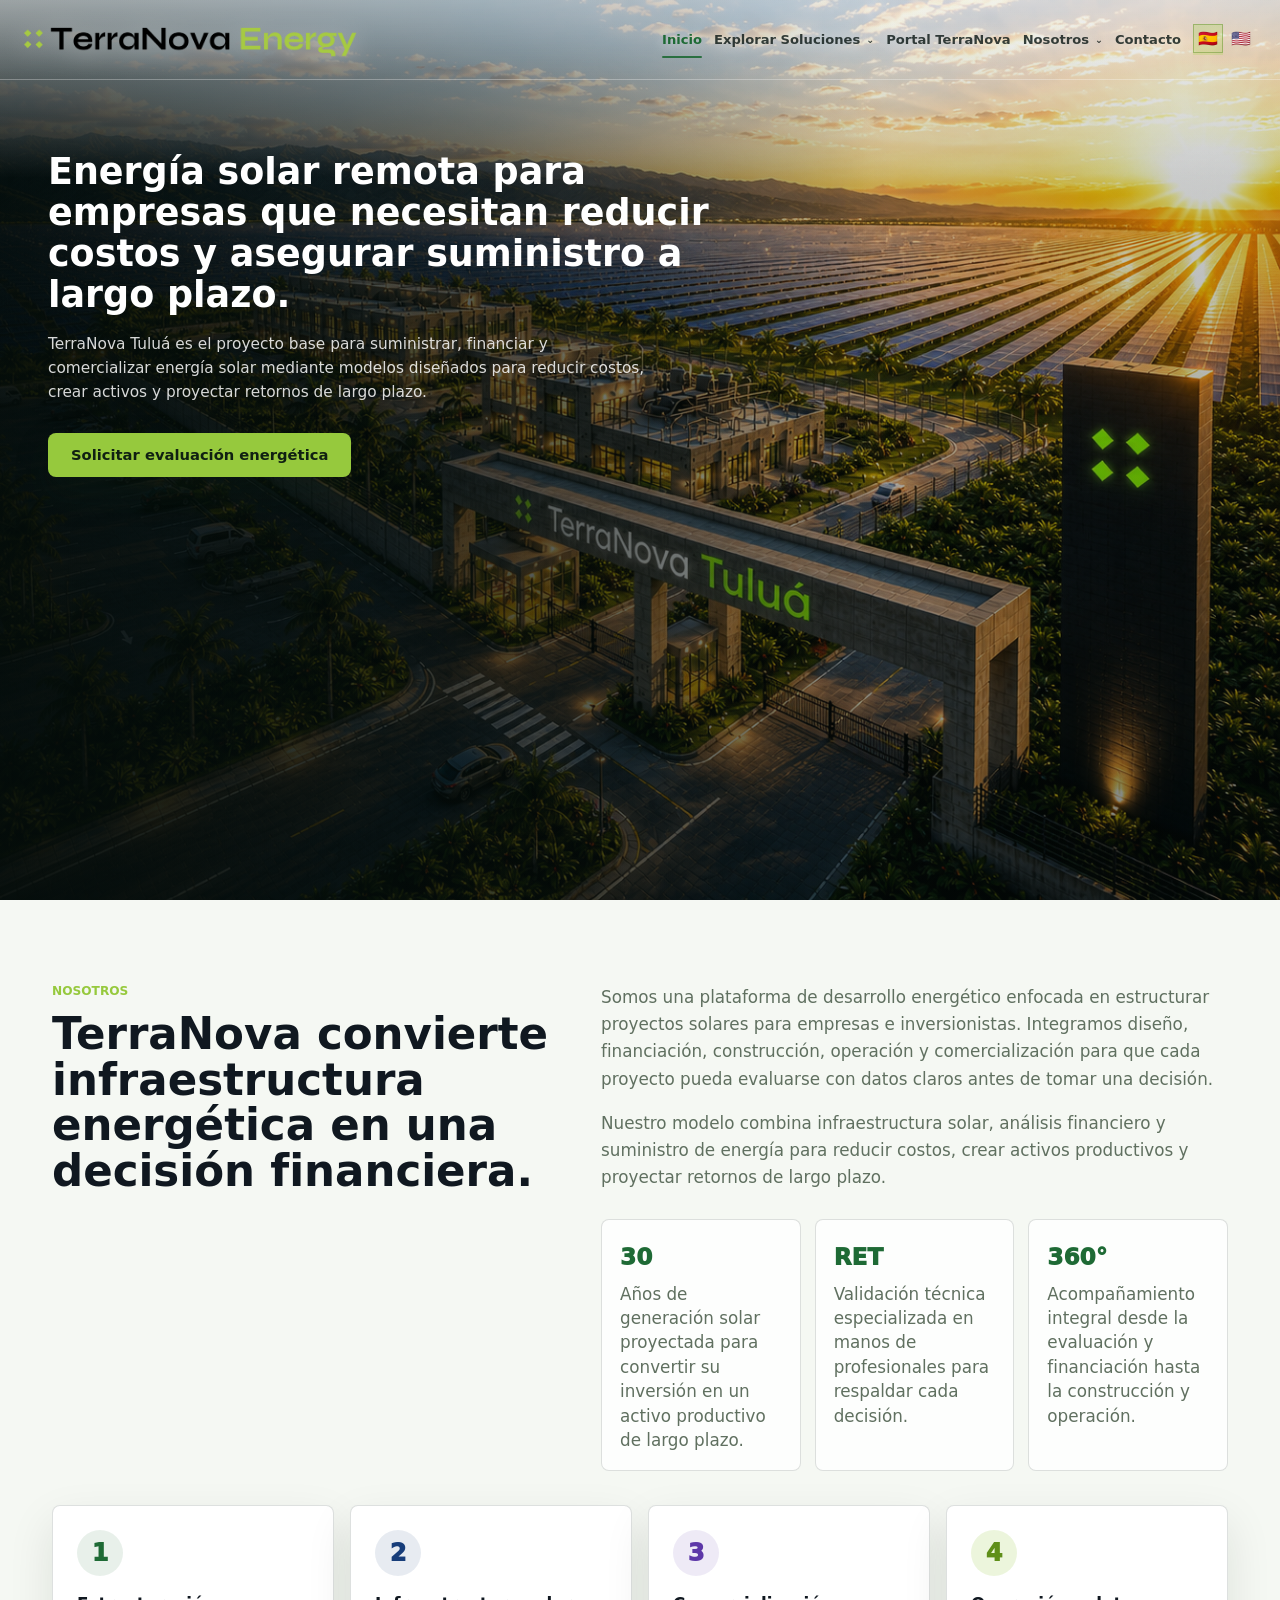
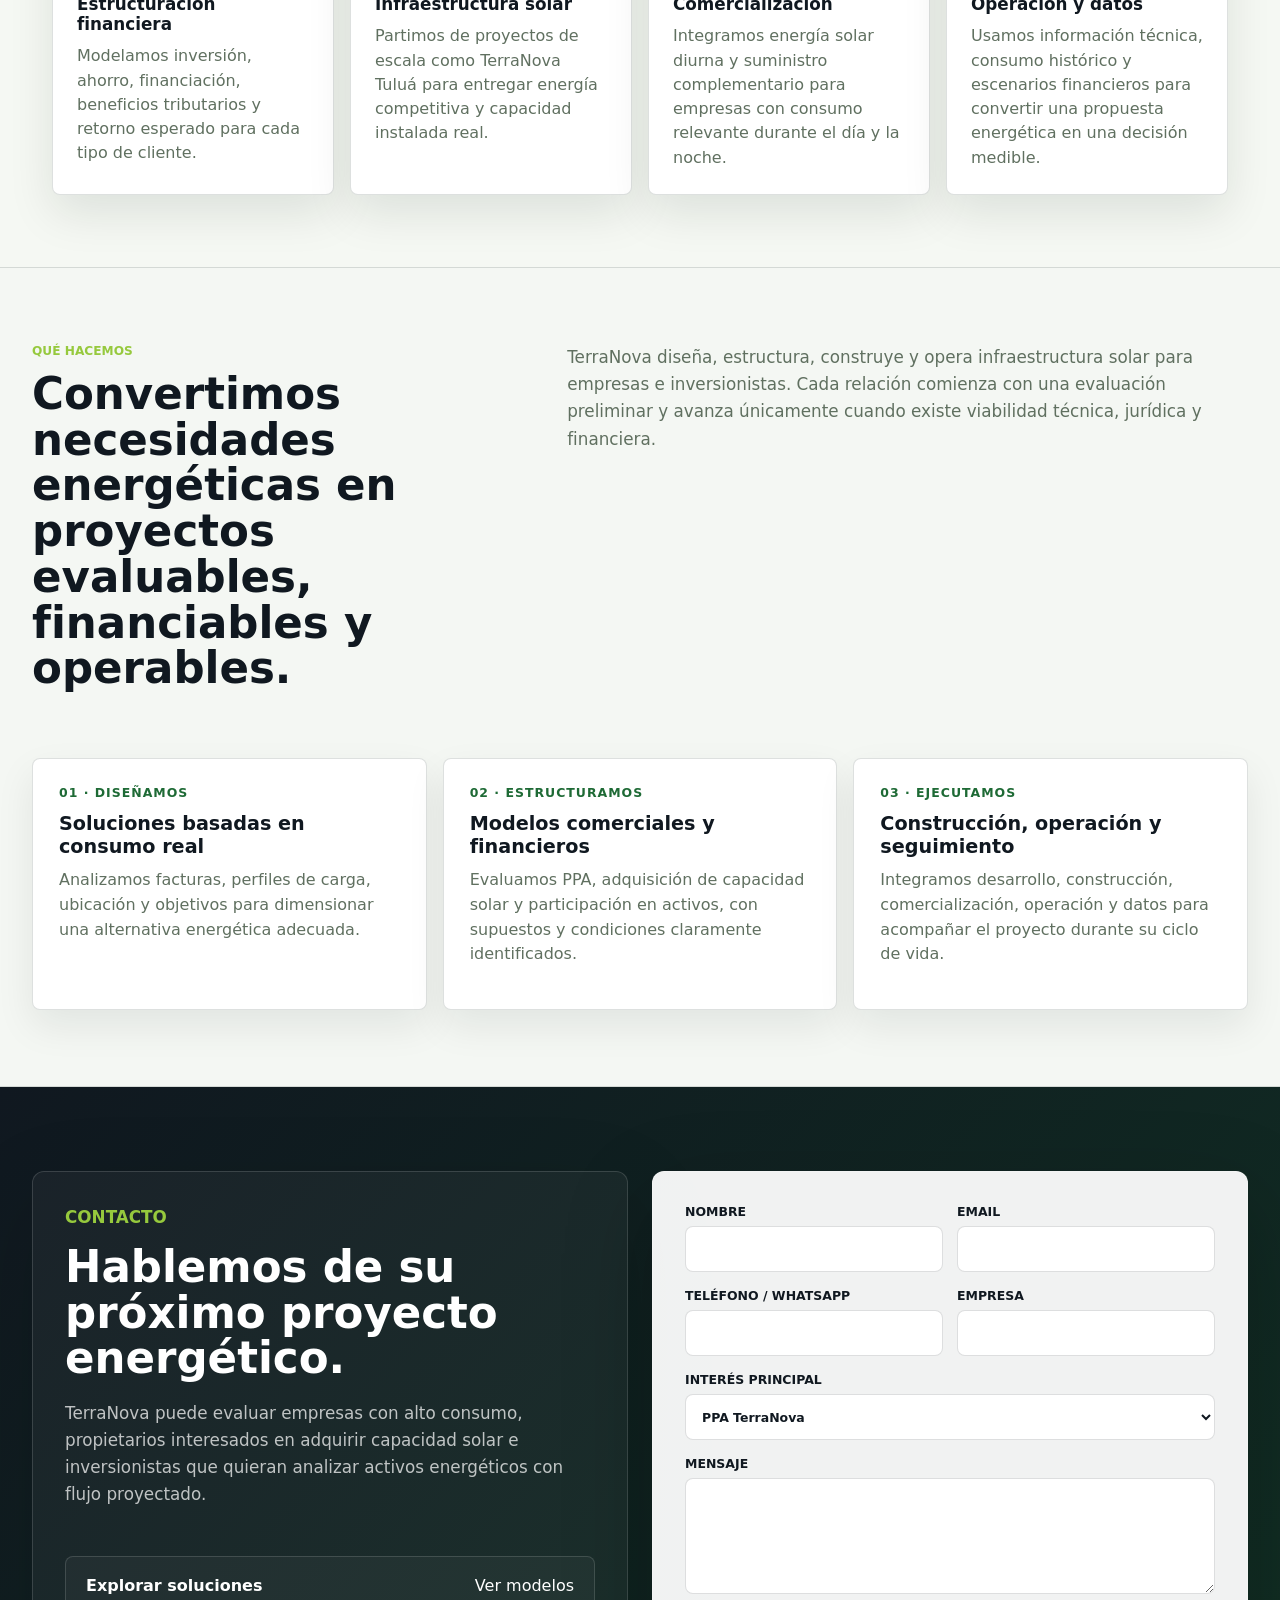
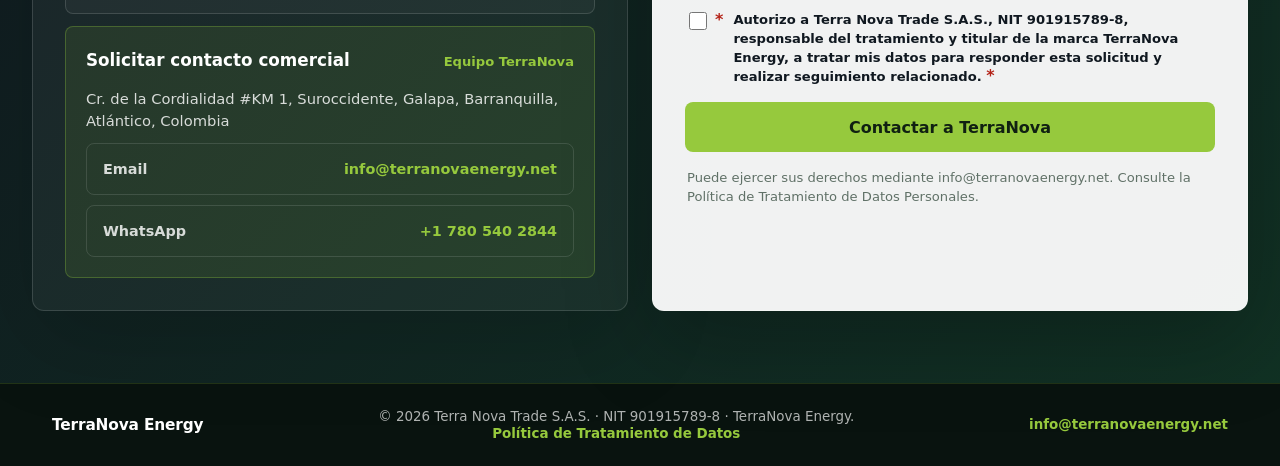
==== index.html @ 015e317d "Agregar menu Nosotros y seccion Que hacemos" ====
<!doctype html>
<html lang="es">
  <head>
    <meta charset="utf-8" />
    <meta name="viewport" content="width=device-width, initial-scale=1" />
    <title>Energía solar para empresas e inversionistas | TerraNova Energy</title>
    <meta name="description" content="TerraNova Energy estructura soluciones de energía solar remota, PPA e inversión en infraestructura energética para empresas de alto consumo e inversionistas en Colombia." />
    <meta name="robots" content="index, follow, max-image-preview:large" />
    <link rel="canonical" href="https://www.terranovaenergy.net/" />
    <link rel="preload" href="assets/terranova-tulua-hero.png" as="image" fetchpriority="high" />
    <meta property="og:type" content="website" />
    <meta property="og:locale" content="es_CO" />
    <meta property="og:site_name" content="TerraNova Energy" />
    <meta property="og:title" content="Energía solar para empresas e inversionistas | TerraNova Energy" />
    <meta property="og:description" content="Soluciones de energía solar remota, PPA e inversión para empresas de alto consumo en Colombia." />
    <meta property="og:url" content="https://www.terranovaenergy.net/" />
    <meta property="og:image" content="https://www.terranovaenergy.net/assets/terranova-tulua-hero.png" />
    <meta name="twitter:card" content="summary_large_image" />
    <meta name="twitter:title" content="TerraNova Energy | Infraestructura energética para empresas" />
    <meta name="twitter:description" content="Energía solar remota, PPA e inversión en infraestructura energética." />
    <meta name="twitter:image" content="https://www.terranovaenergy.net/assets/terranova-tulua-hero.png" />
    <script type="application/ld+json">
      {
        "@context": "https://schema.org",
        "@type": "Organization",
        "name": "TerraNova Energy",
        "url": "https://www.terranovaenergy.net/",
        "logo": "https://www.terranovaenergy.net/assets/terranova-logo.png",
        "description": "Plataforma de desarrollo energético enfocada en estructurar soluciones solares para empresas e inversionistas en Colombia.",
        "telephone": "+1-780-540-2844",
        "address": {
          "@type": "PostalAddress",
          "streetAddress": "Cr. de la Cordialidad #KM 1, Suroccidente",
          "addressLocality": "Galapa",
          "addressRegion": "Atlántico",
          "addressCountry": "CO"
        },
        "areaServed": "Colombia"
      }
    </script>
    <style>
:root {
  --ink: #101820;
  --muted: #607060;
  --line: rgba(20, 35, 28, 0.14);
  --white: #ffffff;
  --green: #96c93d;
  --green-deep: #1e6a35;
  --blue: #173d7a;
  --purple: #5d37a8;
  --soft: #f5f8f3;
  --shadow: 0 22px 60px rgba(13, 28, 20, 0.16);
}

* {
  box-sizing: border-box;
}

html {
  scroll-behavior: smooth;
}

body {
  margin: 0;
  background: var(--soft);
  color: var(--ink);
  font-family:
    Inter, ui-sans-serif, system-ui, -apple-system, BlinkMacSystemFont, "Segoe UI",
    sans-serif;
}

a {
  color: inherit;
  text-decoration: none;
}

.site-header {
  align-items: center;
  background: linear-gradient(180deg, rgba(255, 255, 255, 0.18), rgba(255, 255, 255, 0));
  border-bottom: 1px solid rgba(255, 255, 255, 0.14);
  display: grid;
  gap: 26px;
  grid-template-columns: auto minmax(0, 1fr);
  left: 0;
  min-height: 80px;
  padding: 14px 48px;
  position: fixed;
  right: 0;
  top: 0;
  z-index: 20;
}

.brand img {
  filter: drop-shadow(0 4px 12px rgba(255, 255, 255, 0.5));
  display: block;
  height: 44px;
  width: auto;
}

.main-nav {
  align-items: center;
  display: flex;
  gap: clamp(16px, 1.45vw, 26px);
  grid-column: 2;
  justify-content: flex-end;
  min-width: 0;
  overflow-x: auto;
  scrollbar-width: none;
}

.main-nav::-webkit-scrollbar {
  display: none;
}

.solutions-menu {
  align-items: center;
  display: flex;
  flex: 0 0 auto;
  min-height: 36px;
  position: relative;
}

.main-nav:has(.solutions-menu) {
  overflow: visible;
}

.solutions-trigger {
  align-items: center;
  appearance: none;
  background: transparent;
  border: 0;
  cursor: pointer;
  display: inline-flex;
  font-family: inherit;
  font-size: inherit;
  font-weight: inherit;
  gap: 6px;
  height: 36px;
  line-height: 1;
  margin: 0;
  padding: 0;
}

.menu-chevron {
  font-size: 0.72em;
  transition: transform 180ms ease;
}

.solutions-dropdown {
  background: rgba(255, 255, 255, 0.97);
  border: 1px solid rgba(20, 35, 27, 0.14);
  border-radius: 6px;
  box-shadow: 0 16px 34px rgba(12, 25, 18, 0.2);
  left: 50%;
  min-width: 224px;
  opacity: 0;
  padding: 8px;
  pointer-events: none;
  position: absolute;
  top: calc(100% - 1px);
  transform: translate(-50%, -6px);
  transition: opacity 160ms ease, transform 160ms ease, visibility 160ms ease;
  visibility: hidden;
  z-index: 40;
}

.solutions-dropdown a {
  border-radius: 4px;
  color: #183126;
  display: block;
  font-size: 0.8rem;
  font-weight: 780;
  padding: 10px 12px;
  white-space: nowrap;
}

.solutions-dropdown a:hover,
.solutions-dropdown a:focus-visible {
  background: rgba(145, 213, 41, 0.18);
  color: #0f632f;
  outline: none;
}

.about-menu .solutions-dropdown {
  min-width: 184px;
}

.solutions-menu:hover .solutions-dropdown,
.solutions-menu:focus-within .solutions-dropdown,
.solutions-menu.open .solutions-dropdown {
  opacity: 1;
  pointer-events: auto;
  transform: translate(-50%, 0);
  visibility: visible;
}

.solutions-menu:hover .menu-chevron,
.solutions-menu:focus-within .menu-chevron,
.solutions-menu.open .menu-chevron {
  transform: rotate(180deg);
}

.nav-link {
  align-items: center;
  color: rgba(12, 24, 22, 0.82);
  display: inline-flex;
  flex: 0 0 auto;
  font-size: clamp(0.84rem, 0.96vw, 0.98rem);
  font-weight: 750;
  line-height: 1;
  min-height: 36px;
  padding: 0;
  position: relative;
  text-shadow: 0 1px 14px rgba(255, 255, 255, 0.74);
  white-space: nowrap;
}

.nav-link::after {
  background: var(--green-deep);
  border-radius: 999px;
  bottom: 0;
  content: "";
  height: 2px;
  left: 0;
  opacity: 0;
  position: absolute;
  transform: translateY(4px);
  transition: opacity 0.18s ease, transform 0.18s ease;
  width: 100%;
}

.nav-link:hover,
.nav-link.active {
  color: var(--green-deep);
}

.nav-link:hover::after,
.nav-link:focus-visible::after,
.nav-link.active::after {
  opacity: 0.9;
  transform: translateY(0);
}

.explore-link::after {
  background: var(--green);
}

.ppa-link::after {
  background: var(--green-deep);
}

.empresa-link::after {
  background: var(--blue);
}

.capital-link::after {
  background: var(--purple);
}

.primary-button,
.secondary-button,
.ghost-button,
.solid-button {
  align-items: center;
  border-radius: 8px;
  display: inline-flex;
  font-weight: 850;
  justify-content: center;
  min-height: 44px;
  padding: 0 18px;
}

.primary-button,
.solid-button {
  background: var(--green);
  color: #102012;
}

.hero {
  display: flex;
  flex-direction: column;
  gap: 20px;
  justify-content: flex-start;
  min-height: 100svh;
  overflow: hidden;
  padding: 118px 48px 64px;
  position: relative;
}

.hero-media {
  background:
    linear-gradient(90deg, rgba(4, 12, 10, 0.78) 0%, rgba(4, 12, 10, 0.47) 33%, rgba(4, 12, 10, 0.04) 68%, rgba(4, 12, 10, 0.06) 100%),
    url("assets/terranova-tulua-hero.png") right center / cover;
  inset: 0;
  position: absolute;
  z-index: 0;
}

.hero-overlay {
  background:
    linear-gradient(180deg, rgba(255, 255, 255, 0.52) 0%, rgba(255, 255, 255, 0.24) 96px, rgba(255, 255, 255, 0) 178px),
    linear-gradient(180deg, rgba(4, 12, 10, 0.08), rgba(4, 12, 10, 0.5)),
    linear-gradient(90deg, rgba(4, 12, 10, 0.56), transparent 70%);
  inset: 0;
  position: absolute;
  z-index: 1;
}

.hero-content {
  position: relative;
  z-index: 2;
}

.hero-content {
  max-width: 790px;
  padding-top: 34px;
}

.eyebrow {
  color: var(--green);
  font-size: 0.76rem;
  font-weight: 900;
  letter-spacing: 0;
  margin: 0 0 14px;
  text-transform: uppercase;
}

h1,
h2,
h3,
p {
  margin-top: 0;
}

h1 {
  color: #fff;
  font-size: clamp(1.75rem, 2.85vw, 3rem);
  font-weight: 820;
  line-height: 1.12;
  margin-bottom: 18px;
  max-width: 700px;
}

.hero-copy {
  color: rgba(255, 255, 255, 0.84);
  font-size: clamp(0.96rem, 1.2vw, 1.08rem);
  line-height: 1.55;
  margin-bottom: 28px;
  max-width: 600px;
}

.hero-cta {
  align-items: center;
  background: var(--green);
  border: 1px solid rgba(150, 201, 61, 0.72);
  border-radius: 8px;
  box-shadow: 0 16px 34px rgba(12, 36, 18, 0.22);
  color: #102012;
  display: inline-flex;
  font-size: 0.92rem;
  font-weight: 880;
  justify-content: center;
  min-height: 44px;
  padding: 0 22px;
}

.hero-cta:hover {
  background: #a7dc45;
}

.secondary-button {
  border: 1px solid rgba(255, 255, 255, 0.52);
  color: #fff;
}

.hero-paths {
  display: grid;
  gap: 10px;
  grid-template-columns: repeat(3, minmax(0, 1fr));
  max-width: 720px;
  scroll-margin-top: 108px;
  width: min(100%, 720px);
}

.hero-card {
  -webkit-backdrop-filter: blur(16px) saturate(1.16);
  backdrop-filter: blur(16px) saturate(1.16);
  background:
    linear-gradient(180deg, rgba(255, 255, 255, 0.78), rgba(255, 255, 255, 0.58)),
    rgba(255, 255, 255, 0.34);
  border: 1px solid rgba(255, 255, 255, 0.5);
  border-radius: 8px;
  box-shadow:
    inset 0 1px 0 rgba(255, 255, 255, 0.72),
    0 18px 42px rgba(2, 11, 8, 0.18);
  display: flex;
  flex-direction: column;
  isolation: isolate;
  min-height: 168px;
  min-width: 0;
  overflow: hidden;
  padding: 12px;
  position: relative;
}

.hero-card::after {
  background: linear-gradient(180deg, rgba(255, 255, 255, 0.42), rgba(255, 255, 255, 0));
  content: "";
  inset: 0;
  pointer-events: none;
  position: absolute;
  z-index: -1;
}

.hero-card-number {
  border-radius: 50%;
  color: #fff;
  display: grid;
  font-size: 0.72rem;
  font-weight: 950;
  height: 24px;
  left: 12px;
  place-items: center;
  position: absolute;
  top: 12px;
  width: 24px;
}

.hero-card-mark {
  align-items: center;
  border-radius: 50%;
  display: inline-flex;
  font-size: 1.22rem;
  font-weight: 950;
  height: 38px;
  justify-content: center;
  line-height: 1;
  margin: 18px 0 10px;
  width: 38px;
}

.hero-card h3 {
  font-size: clamp(1rem, 1.25vw, 1.2rem);
  line-height: 1.05;
  margin-bottom: 6px;
}

.hero-card strong {
  display: block;
}

.hero-card > strong {
  color: rgba(16, 24, 32, 0.88);
  font-size: 0.78rem;
  line-height: 1.25;
  margin-bottom: 9px;
}

.hero-card p,
.hero-card li {
  color: var(--muted);
  font-size: 0.78rem;
  line-height: 1.36;
}

.hero-card p {
  margin-bottom: 12px;
}

.hero-card-price {
  border-radius: 8px;
  color: #fff;
  margin: 0 0 10px;
  padding: 8px 9px;
  box-shadow: inset 0 1px 0 rgba(255, 255, 255, 0.22);
  text-align: center;
}

.hero-card-price span,
.hero-card-price small {
  display: block;
  font-weight: 850;
  line-height: 1.15;
}

.hero-card-price span {
  font-size: 0.62rem;
  opacity: 0.88;
}

.hero-card-price strong {
  font-size: clamp(0.95rem, 1.25vw, 1.18rem);
  line-height: 1.05;
  margin: 2px 0;
}

.hero-card-price small {
  font-size: 0.58rem;
  opacity: 0.9;
}

.hero-card ul {
  display: grid;
  gap: 7px;
  list-style: none;
  margin: 0 0 16px;
  padding: 0;
}

.hero-card li {
  padding-left: 22px;
  position: relative;
}

.hero-card li::before {
  border: 2px solid currentColor;
  border-radius: 50%;
  content: "";
  height: 12px;
  left: 0;
  position: absolute;
  top: 3px;
  width: 12px;
}

.hero-card-actions {
  display: grid;
  gap: 7px;
  grid-template-columns: 1fr 1fr;
  margin-top: auto;
}

.hero-card-actions .ghost-button,
.hero-card-actions .solid-button {
  font-size: 0.72rem;
  min-height: 30px;
  padding: 0 8px;
}

.hero-card-actions .ghost-button {
  background: rgba(255, 255, 255, 0.28);
  border-color: rgba(16, 24, 32, 0.14);
}

.ppa .hero-card-number,
.ppa .solid-button {
  background: var(--green-deep);
  color: #fff;
}

.empresa .hero-card-number,
.empresa .solid-button {
  background: var(--blue);
  color: #fff;
}

.capital .hero-card-number,
.capital .solid-button {
  background: var(--purple);
  color: #fff;
}

.ppa .hero-card-price {
  background: linear-gradient(135deg, rgba(30, 106, 53, 0.94), rgba(74, 150, 60, 0.86));
}

.empresa .hero-card-price {
  background: linear-gradient(135deg, rgba(23, 61, 122, 0.94), rgba(35, 89, 158, 0.86));
}

.capital .hero-card-price {
  background: linear-gradient(135deg, rgba(93, 55, 168, 0.94), rgba(122, 72, 190, 0.86));
}

.ppa .hero-card-mark {
  background: rgba(30, 106, 53, 0.1);
  color: var(--green-deep);
}

.empresa .hero-card-mark {
  background: rgba(23, 61, 122, 0.1);
  color: var(--blue);
}

.capital .hero-card-mark {
  background: rgba(93, 55, 168, 0.1);
  color: var(--purple);
}

.solution-entry,
.confidence-band,
.contact-band {
  margin: 0 auto;
  max-width: 1240px;
  padding: 72px 32px 0;
}

.section-anchor {
  display: block;
  height: 0;
  scroll-margin-top: 96px;
}

.section-head {
  margin: 0 auto 28px;
  max-width: 790px;
  text-align: center;
}

.section-head h2,
.contact-band h2 {
  font-size: clamp(1.75rem, 3.4vw, 3rem);
  line-height: 1.08;
  margin-bottom: 14px;
}

.section-head p {
  color: var(--muted);
  font-size: 1.05rem;
  line-height: 1.55;
  margin-bottom: 0;
}

.path-grid {
  display: grid;
  gap: 16px;
  grid-template-columns: repeat(3, minmax(0, 1fr));
}

.path-card {
  background: rgba(255, 255, 255, 0.94);
  border: 1px solid var(--line);
  border-radius: 8px;
  box-shadow: var(--shadow);
  min-width: 0;
  padding: 24px;
  position: relative;
}

.path-card.featured {
  border-color: rgba(23, 61, 122, 0.28);
}

.path-number {
  border-radius: 50%;
  color: #fff;
  display: inline-grid;
  font-size: 0.86rem;
  font-weight: 900;
  height: 38px;
  place-items: center;
  position: absolute;
  right: 20px;
  top: 20px;
  width: 38px;
}

.ppa .path-number,
.ppa .solid-button {
  background: var(--green-deep);
  color: #fff;
}

.empresa .path-number,
.empresa .solid-button {
  background: var(--blue);
  color: #fff;
}

.capital .path-number,
.capital .solid-button {
  background: var(--purple);
  color: #fff;
}

.path-icon {
  align-items: center;
  border-radius: 50%;
  display: inline-flex;
  font-size: 2rem;
  font-weight: 900;
  height: 72px;
  justify-content: center;
  margin-bottom: 24px;
  width: 72px;
}

.ppa .path-icon {
  background: rgba(30, 106, 53, 0.12);
  color: var(--green-deep);
}

.empresa .path-icon {
  background: rgba(23, 61, 122, 0.12);
  color: var(--blue);
}

.capital .path-icon {
  background: rgba(93, 55, 168, 0.12);
  color: var(--purple);
}

.path-card h3 {
  font-size: clamp(1.45rem, 2vw, 2rem);
  line-height: 1.08;
  margin-bottom: 10px;
}

.path-card strong {
  display: block;
  font-size: 1.02rem;
  line-height: 1.4;
  margin-bottom: 12px;
}

.path-card p,
.path-card li {
  color: var(--muted);
  line-height: 1.48;
}

.path-card ul {
  display: grid;
  gap: 9px;
  list-style: none;
  margin: 20px 0;
  padding: 0;
}

.path-card li {
  padding-left: 24px;
  position: relative;
}

.path-card li::before {
  border: 2px solid currentColor;
  border-radius: 50%;
  content: "";
  height: 12px;
  left: 0;
  position: absolute;
  top: 5px;
  width: 12px;
}

.card-actions {
  display: grid;
  gap: 10px;
  grid-template-columns: 1fr 1.2fr;
  margin-top: 22px;
}

.ghost-button {
  border: 1px solid var(--line);
}

.about-section {
  margin: 0 auto;
  max-width: 1240px;
  padding: 84px 32px 72px;
}

.about-intro {
  display: grid;
  gap: 36px;
  grid-template-columns: minmax(0, 0.9fr) minmax(0, 1.1fr);
  margin-bottom: 34px;
}

.about-intro h2,
.contact-panel h2 {
  font-size: clamp(1.9rem, 3.4vw, 3.25rem);
  line-height: 1.05;
  margin-bottom: 18px;
}

.about-copy {
  color: var(--muted);
  font-size: 1.05rem;
  line-height: 1.62;
}

.about-copy strong {
  color: var(--ink);
}

.about-proof {
  display: grid;
  gap: 14px;
  grid-template-columns: repeat(3, minmax(0, 1fr));
  margin-top: 28px;
}

.proof-item {
  background: rgba(255, 255, 255, 0.82);
  border: 1px solid var(--line);
  border-radius: 8px;
  padding: 18px;
}

.proof-item span {
  color: var(--green-deep);
  display: block;
  font-size: 1.45rem;
  font-weight: 950;
  margin-bottom: 6px;
}

.proof-item p {
  color: var(--muted);
  line-height: 1.45;
  margin: 0;
}

.pillar-grid {
  display: grid;
  gap: 16px;
  grid-template-columns: repeat(4, minmax(0, 1fr));
}

.pillar-card {
  background: #fff;
  border: 1px solid var(--line);
  border-radius: 8px;
  box-shadow: 0 18px 46px rgba(13, 28, 20, 0.1);
  min-height: 230px;
  padding: 24px;
}

.pillar-card span {
  align-items: center;
  border-radius: 50%;
  display: inline-flex;
  font-size: 1.5rem;
  font-weight: 950;
  height: 46px;
  justify-content: center;
  margin-bottom: 18px;
  width: 46px;
}

.pillar-card:nth-child(1) span {
  background: rgba(30, 106, 53, 0.1);
  color: var(--green-deep);
}

.pillar-card:nth-child(2) span {
  background: rgba(23, 61, 122, 0.1);
  color: var(--blue);
}

.pillar-card:nth-child(3) span {
  background: rgba(93, 55, 168, 0.1);
  color: var(--purple);
}

.pillar-card:nth-child(4) span {
  background: rgba(150, 201, 61, 0.18);
  color: #5f8f19;
}

.pillar-card h3 {
  font-size: 1.05rem;
  margin-bottom: 10px;
}

.pillar-card p {
  color: var(--muted);
  line-height: 1.52;
  margin: 0;
}

.commercial-section {
  background: #f4f7f3;
  border-bottom: 1px solid var(--line);
  border-top: 1px solid var(--line);
  padding: 76px 32px;
}

.commercial-inner {
  margin: 0 auto;
  max-width: 1240px;
}

.commercial-heading {
  display: grid;
  gap: 32px;
  grid-template-columns: minmax(0, .85fr) minmax(0, 1.15fr);
  margin-bottom: 30px;
}

.commercial-heading h2 {
  font-size: clamp(1.9rem, 3.4vw, 3.25rem);
  line-height: 1.05;
}

.commercial-heading > p {
  color: var(--muted);
  font-size: 1.05rem;
  line-height: 1.62;
}

.commercial-grid {
  display: grid;
  gap: 16px;
  grid-template-columns: repeat(3, minmax(0, 1fr));
}

.commercial-card {
  background: #fff;
  border: 1px solid var(--line);
  border-radius: 8px;
  box-shadow: 0 16px 38px rgba(13, 28, 20, .08);
  padding: 26px;
}

.commercial-card strong {
  color: var(--green-deep);
  display: block;
  font-size: .78rem;
  letter-spacing: .08em;
  margin-bottom: 12px;
  text-transform: uppercase;
}

.commercial-card h3 {
  font-size: 1.2rem;
  margin-bottom: 10px;
}

.commercial-card p {
  color: var(--muted);
  line-height: 1.55;
}

.contact-band {
  background:
    linear-gradient(135deg, rgba(16, 24, 32, 0.94), rgba(17, 52, 36, 0.9)),
    #101820;
  color: #fff;
  margin: 0;
  max-width: none;
  padding: 84px 32px 72px;
}

.contact-panel {
  align-items: stretch;
  display: grid;
  gap: 24px;
  grid-template-columns: repeat(2, minmax(0, 1fr));
  margin: 0 auto;
  max-width: 1240px;
}

.contact-content-card {
  background: rgba(255, 255, 255, 0.045);
  border: 1px solid rgba(255, 255, 255, 0.14);
  border-radius: 12px;
  box-shadow: 0 30px 90px rgba(0, 0, 0, 0.16);
  display: flex;
  flex-direction: column;
  min-width: 0;
  padding: 32px;
}

.contact-panel .eyebrow {
  color: var(--green);
}

.contact-panel h2 {
  max-width: 650px;
}

.contact-panel p {
  color: rgba(255, 255, 255, 0.72);
  font-size: 1.05rem;
  line-height: 1.6;
  max-width: 610px;
}

.contact-routes {
  display: grid;
  gap: 12px;
  margin-top: auto;
  max-width: none;
  padding-top: 32px;
}

.contact-routes > a {
  align-items: center;
  background: rgba(255, 255, 255, 0.035);
  border: 1px solid rgba(255, 255, 255, 0.14);
  border-radius: 8px;
  display: flex;
  justify-content: space-between;
  min-height: 58px;
  padding: 0 20px;
  transition: background 0.2s ease, border-color 0.2s ease, transform 0.2s ease;
}

.contact-routes > a:hover,
.contact-routes > a:focus-visible {
  background: rgba(255, 255, 255, 0.075);
  border-color: rgba(150, 201, 61, 0.48);
  transform: translateY(-1px);
}

.contact-routes strong {
  color: #fff;
}

.contact-details {
  background: rgba(150, 201, 61, 0.1);
  border: 1px solid rgba(150, 201, 61, 0.3);
  border-radius: 8px;
  padding: 20px;
}

.contact-details-title {
  align-items: baseline;
  display: flex;
  gap: 12px;
  justify-content: space-between;
  margin: 0 0 14px;
}

.contact-details-title strong { color: #fff; }

.contact-details-title span {
  color: var(--green);
  font-size: 0.82rem;
  font-weight: 850;
}

.contact-details address {
  display: grid;
  font-style: normal;
  gap: 10px;
}

.contact-address {
  color: rgba(255, 255, 255, 0.82);
  font-size: 0.92rem;
  line-height: 1.45;
  margin-bottom: 2px;
}

.contact-details address a {
  align-items: center;
  border: 1px solid rgba(255, 255, 255, 0.12);
  border-radius: 8px;
  display: flex;
  justify-content: space-between;
  min-height: 52px;
  padding: 10px 16px;
}

.contact-details address a span {
  color: rgba(255, 255, 255, 0.82);
  font-size: 0.9rem;
  font-weight: 750;
}

.contact-details address a strong {
  color: var(--green);
  font-size: 0.9rem;
  font-weight: 850;
  overflow-wrap: anywhere;
  text-align: right;
}

.contact-form {
  background: rgba(255, 255, 255, 0.94);
  border: 1px solid rgba(255, 255, 255, 0.16);
  border-radius: 12px;
  box-shadow: 0 30px 90px rgba(0, 0, 0, 0.24);
  color: var(--ink);
  display: grid;
  align-content: start;
  gap: 16px 14px;
  grid-template-columns: repeat(2, minmax(0, 1fr));
  min-width: 0;
  padding: 32px;
}

.contact-form label {
  display: grid;
  gap: 7px;
  font-size: 0.78rem;
  font-weight: 850;
  letter-spacing: 0;
  text-transform: uppercase;
}

.contact-form input,
.contact-form select,
.contact-form textarea {
  background: #fff;
  border: 1px solid rgba(16, 24, 32, 0.14);
  border-radius: 8px;
  color: var(--ink);
  font: inherit;
  min-height: 46px;
  padding: 0 12px;
  width: 100%;
}

.contact-form textarea {
  min-height: 116px;
  padding-top: 12px;
  resize: vertical;
}

.contact-form .field-full,
.contact-form button,
.contact-form .form-status {
  grid-column: 1 / -1;
}

.contact-form button {
  background: var(--green);
  border: 0;
  border-radius: 8px;
  color: #102012;
  cursor: pointer;
  font: inherit;
  font-weight: 900;
  min-height: 50px;
}

.contact-form .field-full,
.contact-form button,
.contact-form .form-status {
  grid-column: 1 / -1;
}

.contact-consent {
  align-items: start;
  display: grid !important;
  gap: 10px !important;
  grid-template-columns: 20px auto 1fr;
  text-transform: none !important;
}

.contact-consent input {
  height: 18px;
  margin-top: 2px;
  min-height: auto;
  padding: 0;
  width: 18px;
}

.contact-consent span {
  font-size: 0.82rem;
  font-weight: 650;
  line-height: 1.45;
}

.contact-consent .required-mark {
  align-self: start;
  color: #b42318;
  font-size: 1rem;
  font-weight: 900;
  line-height: 1;
  margin-top: 2px;
}

.contact-consent .required-mark-inline {
  color: #b42318;
  font-size: 1rem;
  font-weight: 900;
  line-height: 0;
}

.contact-form button:disabled {
  cursor: wait;
  opacity: 0.7;
}

.contact-form .form-status {
  color: #607167 !important;
  font-size: 0.82rem;
  line-height: 1.45;
  margin: 0;
  max-width: none;
  min-height: 0;
  padding: 0 2px;
}

.contact-form .form-status.is-sending {
  background: #edf3ef;
  border: 1px solid #cad8cf;
  border-radius: 6px;
  border-color: #cad8cf;
  color: #334f42 !important;
  min-height: 48px;
  padding: 12px 14px;
}

.contact-form .form-status.is-success {
  background: #eaf8ef;
  border: 1px solid #a7dbba;
  border-radius: 6px;
  color: #0d6537 !important;
  font-weight: 750;
  min-height: 48px;
  padding: 12px 14px;
}

.contact-form .form-status.is-error {
  background: #fff0ed;
  border: 1px solid #efb6ae;
  border-radius: 6px;
  color: #922b21 !important;
  font-weight: 750;
  min-height: 48px;
  padding: 12px 14px;
}

.site-footer {
  background: #09130f;
  border-top: 1px solid rgba(150, 201, 61, 0.18);
  color: rgba(255, 255, 255, 0.68);
}

.site-footer-inner {
  align-items: center;
  display: flex;
  gap: 24px;
  justify-content: space-between;
  margin: 0 auto;
  max-width: 1240px;
  min-height: 82px;
  padding: 20px 32px;
}

.site-footer-brand {
  color: #fff;
  font-size: 0.96rem;
  font-weight: 900;
  letter-spacing: -0.01em;
}

.site-footer p {
  font-size: 0.84rem;
  margin: 0;
  text-align: center;
}

.site-footer-legal {
  display: grid;
  gap: 2px;
  justify-items: center;
}

.site-footer a:not(.site-footer-brand) {
  color: var(--green);
  font-size: 0.84rem;
  font-weight: 800;
}

.language-switch {
  align-items: center;
  display: inline-flex;
  gap: 5px;
  margin-left: 8px;
}

.language-switch button {
  background: transparent;
  border: 0;
  border-bottom: 2px solid transparent;
  color: var(--ink);
  cursor: pointer;
  font: inherit;
  font-size: 1.05rem;
  font-weight: 850;
  line-height: 1;
  min-width: 30px;
  padding: 7px 4px 6px;
}

.language-switch button.active {
  background: rgba(145, 213, 41, 0.2);
  border-bottom-color: transparent;
  box-shadow: inset 0 0 0 1px rgba(80, 137, 24, 0.42);
}

.mobile-nav-toggle {
  align-items: center;
  background: rgba(255, 255, 255, 0.9);
  border: 1px solid rgba(20, 35, 27, 0.18);
  border-radius: 6px;
  color: #183126;
  cursor: pointer;
  display: none;
  font: inherit;
  font-size: 1.25rem;
  height: 40px;
  justify-content: center;
  width: 40px;
}

.privacy-note {
  color: var(--muted);
  font-size: 0.82rem;
  line-height: 1.45;
  margin: 0;
}

.solutions-body {
  background:
    linear-gradient(180deg, rgba(245, 248, 243, 0.94), #f5f8f3 460px),
    #f5f8f3;
}

.solutions-header {
  background: rgba(255, 255, 255, 0.76);
  -webkit-backdrop-filter: blur(18px);
  backdrop-filter: blur(18px);
  border-bottom: 1px solid rgba(20, 35, 28, 0.12);
}

.solutions-hero {
  min-height: 430px;
  overflow: hidden;
  padding: 128px 48px 64px;
  position: relative;
}

.solutions-hero-media {
  background:
    linear-gradient(90deg, rgba(245, 248, 243, 0.98) 0%, rgba(245, 248, 243, 0.86) 44%, rgba(245, 248, 243, 0.4) 72%, rgba(245, 248, 243, 0.78) 100%),
    url("assets/terranova-tulua-hero.png") center 42% / cover;
  inset: 0;
  position: absolute;
}

.solutions-hero-content {
  max-width: 760px;
  position: relative;
  z-index: 1;
}

.solutions-hero h1 {
  color: var(--ink);
  font-size: clamp(2.15rem, 4.2vw, 4.2rem);
  max-width: 690px;
}

.solutions-hero p:not(.eyebrow) {
  color: var(--muted);
  font-size: 1.08rem;
  line-height: 1.58;
  max-width: 680px;
}

.solution-cards-section {
  display: grid;
  gap: 18px;
  grid-template-columns: repeat(3, minmax(0, 1fr));
  margin: -36px auto 0;
  max-width: 1280px;
  padding: 0 32px 88px;
  position: relative;
  z-index: 2;
}

.solution-card {
  background: rgba(255, 255, 255, 0.92);
  border: 1px solid var(--line);
  border-radius: 8px;
  box-shadow: 0 22px 56px rgba(13, 28, 20, 0.14);
  display: flex;
  flex-direction: column;
  min-height: 640px;
  overflow: hidden;
  padding: 28px;
  position: relative;
}

.solution-card::before {
  background: linear-gradient(135deg, rgba(255, 255, 255, 0.86), rgba(255, 255, 255, 0));
  content: "";
  inset: 0;
  pointer-events: none;
  position: absolute;
}

.solution-card > * {
  position: relative;
}

.solution-number {
  border-radius: 50%;
  color: #fff;
  display: grid;
  font-weight: 950;
  height: 34px;
  left: 28px;
  place-items: center;
  position: absolute;
  top: 28px;
  width: 34px;
}

.solution-symbol {
  align-items: center;
  border-radius: 50%;
  display: inline-flex;
  font-size: 2.2rem;
  font-weight: 950;
  height: 78px;
  justify-content: center;
  margin: 38px 0 28px;
  width: 78px;
}

.solution-card h2 {
  font-size: clamp(1.85rem, 2.35vw, 2.55rem);
  line-height: 1.04;
  margin-bottom: 10px;
  min-height: 2.1em;
}

.solution-card > strong {
  display: block;
  font-size: 1.07rem;
  line-height: 1.36;
  margin-bottom: 16px;
  min-height: 2.72em;
}

.solution-card p {
  color: var(--muted);
  line-height: 1.52;
  margin-bottom: 22px;
  min-height: 4.56em;
}

.solution-price {
  border-radius: 8px;
  color: #fff;
  margin-bottom: 24px;
  padding: 18px;
  text-align: center;
}

.solution-price span,
.solution-price small {
  display: block;
  font-weight: 880;
}

.solution-price span {
  font-size: 0.82rem;
  opacity: 0.9;
}

.solution-price strong {
  display: block;
  font-size: clamp(1.8rem, 2.8vw, 2.45rem);
  line-height: 1;
  margin: 5px 0;
}

.solution-price small {
  font-size: 0.78rem;
  opacity: 0.88;
}

.solution-card ul {
  display: grid;
  gap: 12px;
  list-style: none;
  margin: 0 0 24px;
  padding: 0;
}

.solution-card li {
  color: var(--muted);
  line-height: 1.35;
  padding-left: 28px;
  position: relative;
}

.solution-card li::before {
  content: "✓";
  font-size: 1rem;
  font-weight: 950;
  left: 0;
  line-height: 1;
  position: absolute;
  top: 0;
}

.solution-actions {
  display: grid;
  gap: 10px;
  grid-template-columns: 1fr 1.25fr;
  margin-top: auto;
  padding-top: 8px;
}

.outline-action,
.filled-action {
  align-items: center;
  border-radius: 8px;
  display: inline-flex;
  font-weight: 880;
  justify-content: center;
  min-height: 48px;
  padding: 0 14px;
  text-align: center;
}

.outline-action {
  background: rgba(255, 255, 255, 0.56);
  border: 1px solid rgba(16, 24, 32, 0.22);
}

.filled-action {
  position: relative;
}

.filled-action::before {
  animation: arrow-nudge 1.8s ease-in-out infinite;
  content: "↘";
  font-size: 1.55rem;
  font-weight: 950;
  line-height: 1;
  opacity: 0.82;
  pointer-events: none;
  position: absolute;
  right: 18px;
  text-shadow: 0 10px 24px rgba(16, 24, 32, 0.16);
  top: -32px;
  transform: rotate(-8deg);
}

@keyframes arrow-nudge {
  0%,
  100% {
    transform: translate(0, 0) rotate(-8deg);
  }

  50% {
    transform: translate(4px, 5px) rotate(-8deg);
  }
}

.solution-ppa h2,
.solution-ppa .solution-symbol,
.solution-ppa li {
  color: var(--green-deep);
}

.solution-empresa h2,
.solution-empresa .solution-symbol,
.solution-empresa li {
  color: var(--blue);
}

.solution-capital h2,
.solution-capital .solution-symbol,
.solution-capital li {
  color: var(--purple);
}

.solution-ppa .solution-number,
.solution-ppa .solution-price,
.solution-ppa .filled-action {
  background: var(--green-deep);
  color: #fff;
}

.solution-ppa .filled-action::before {
  color: var(--green-deep);
}

.solution-empresa .solution-number,
.solution-empresa .solution-price,
.solution-empresa .filled-action {
  background: var(--blue);
  color: #fff;
}

.solution-empresa .filled-action::before {
  color: var(--blue);
}

.solution-capital .solution-number,
.solution-capital .solution-price,
.solution-capital .filled-action {
  background: var(--purple);
  color: #fff;
}

.solution-capital .filled-action::before {
  color: var(--purple);
}

.solution-ppa .solution-symbol {
  background: rgba(30, 106, 53, 0.1);
}

.solution-empresa .solution-symbol {
  background: rgba(23, 61, 122, 0.1);
}

.solution-capital .solution-symbol {
  background: rgba(93, 55, 168, 0.1);
}

@media (max-width: 1450px) {
  .site-header {
    gap: 14px;
    padding-left: 28px;
    padding-right: 28px;
  }

  .brand img {
    height: 36px;
  }

  .main-nav {
    gap: 10px;
  }

  .nav-link {
    font-size: 0.82rem;
  }

  .language-switch {
    gap: 3px;
    margin-left: 0;
  }

  .language-switch button {
    font-size: 1rem;
    padding-left: 3px;
    padding-right: 3px;
  }

  html[lang="es"] .site-header {
    gap: 10px;
    padding-left: 24px;
    padding-right: 24px;
  }

  html[lang="es"] .main-nav {
    gap: 12px;
  }
}

@media (max-width: 980px) {
  .site-header {
    grid-template-columns: 1fr;
    min-height: auto;
    padding: 14px 22px;
  }

  .main-nav {
    grid-column: 1;
    justify-content: flex-start;
    max-width: none;
    flex-wrap: wrap;
    overflow: visible;
    padding-bottom: 4px;
  }

  .hero {
    min-height: auto;
    padding: 132px 22px 54px;
  }

  .hero-paths,
  .path-grid,
  .about-intro,
  .about-proof,
  .pillar-grid,
  .commercial-heading,
  .commercial-grid,
  .contact-panel,
  .solution-cards-section {
    grid-template-columns: 1fr;
  }

  .solutions-hero {
    padding: 124px 22px 62px;
  }

  .solution-cards-section {
    margin-top: -24px;
    padding-left: 22px;
    padding-right: 22px;
  }

  .solution-card {
    min-height: 0;
  }

  .solution-card h2,
  .solution-card > strong,
  .solution-card p {
    min-height: 0;
  }

  .hero-paths {
    max-width: 560px;
  }

  .pillar-card {
    min-height: 0;
  }
}

@media (max-width: 640px) {
  .site-header {
    gap: 12px;
    grid-template-columns: minmax(0, 1fr) auto;
    padding: 12px 10px 12px 8px;
  }

  .brand {
    margin-left: -2px;
    min-width: 0;
  }

  .mobile-nav-toggle {
    display: inline-flex;
    grid-column: 2;
  }

  .main-nav {
    align-items: stretch;
    background: rgba(255, 255, 255, 0.98);
    border: 1px solid rgba(20, 35, 27, 0.14);
    border-radius: 8px;
    box-shadow: 0 18px 44px rgba(12, 25, 18, 0.22);
    display: none;
    flex-direction: column;
    gap: 2px;
    grid-column: 1 / -1;
    left: 12px;
    max-height: calc(100vh - 82px);
    overflow-y: auto;
    padding: 10px;
    position: fixed;
    right: 12px;
    top: 70px;
  }

  .site-header.nav-open .main-nav { display: flex; }

  .main-nav .nav-link,
  .solutions-trigger {
    color: #183126;
    justify-content: space-between;
    min-height: 42px;
    padding: 0 10px;
    text-shadow: none;
    width: 100%;
  }

  .main-nav .nav-link::after { display: none; }

  .solutions-menu {
    align-items: stretch;
    display: block;
    width: 100%;
  }

  .solutions-dropdown {
    box-shadow: none;
    left: auto;
    margin: 2px 0 6px;
    min-width: 0;
    opacity: 1;
    pointer-events: auto;
    position: static;
    transform: none;
    visibility: visible;
    width: 100%;
  }

  .solutions-menu:hover .solutions-dropdown,
  .solutions-menu:focus-within .solutions-dropdown,
  .solutions-menu.open .solutions-dropdown { transform: none; }

  .language-switch {
    justify-content: flex-start;
    margin: 6px 8px 2px;
  }

  .brand img {
    height: 34px;
    max-width: calc(100vw - 70px);
    object-fit: contain;
    object-position: left center;
  }

  .hero { padding-top: 92px; }

  .contact-panel { gap: 28px; }

  .contact-details-title {
    align-items: flex-start;
    flex-direction: column;
    gap: 4px;
  }

  .contact-content-card,
  .contact-form { padding: 22px; }

  .contact-form { grid-template-columns: 1fr; }

  .contact-form > * { grid-column: 1; }

  .site-footer-inner {
    align-items: flex-start;
    flex-direction: column;
    gap: 8px;
    min-height: 0;
    padding: 24px 18px;
  }

  .site-footer p { text-align: left; }

  .hero-card-actions,
  .card-actions {
    grid-template-columns: 1fr;
  }

  .hero-actions {
    display: grid;
  }

  .hero-card {
    min-height: 0;
  }

  .solution-entry,
  .solution-cards-section,
  .about-section,
  .contact-band {
    padding-left: 18px;
    padding-right: 18px;
  }

  .solution-actions {
    grid-template-columns: 1fr;
  }

  .filled-action::before {
    display: none;
  }
}

</style>
  </head>
  <body>
    <header class="site-header">
      <a class="brand" href="index.html" aria-label="TerraNova Energy">
        <img src="assets/terranova-logo.png" alt="TerraNova Energy" />
      </a>
      <button class="mobile-nav-toggle" type="button" aria-label="Abrir menú" aria-expanded="false">☰</button>
      <nav class="main-nav" aria-label="Navegacion principal">
        <a class="nav-link" href="index.html" data-i18n="nav.home">Inicio</a>
        <div class="solutions-menu">
          <button class="nav-link explore-link solutions-trigger" type="button" aria-haspopup="menu" aria-expanded="false">
            <span data-i18n="nav.solutions">Explorar Soluciones</span><span class="menu-chevron" aria-hidden="true">⌄</span>
          </button>
          <div class="solutions-dropdown" role="menu">
            <a href="ppa.html" role="menuitem">PPA TerraNova</a>
            <a href="solucion-empresas.html" role="menuitem" data-i18n="nav.business">Solución Empresas</a>
            <a href="capital.html" role="menuitem">TerraNova Capital</a>
          </div>
        </div>
        <a class="nav-link portal-link" href="portal.html">Portal TerraNova</a>
        <div class="solutions-menu about-menu">
          <button class="nav-link solutions-trigger about-trigger" type="button" aria-haspopup="menu" aria-expanded="false">
            <span data-i18n="nav.about">Nosotros</span><span class="menu-chevron" aria-hidden="true">⌄</span>
          </button>
          <div class="solutions-dropdown" role="menu">
            <a href="#nosotros" role="menuitem" data-i18n="nav.who">Quiénes somos</a>
            <a href="#que-hacemos" role="menuitem" data-i18n="nav.what">Qué hacemos</a>
          </div>
        </div>
        <a class="nav-link" href="#contacto" data-i18n="nav.contact">Contacto</a>
        <span class="language-switch" aria-label="Idioma">
          <button type="button" data-lang="es" class="active" aria-label="Español" title="Español"><span aria-hidden="true">🇪🇸</span></button>
          <button type="button" data-lang="en" aria-label="English" title="English"><span aria-hidden="true">🇺🇸</span></button>
        </span>
      </nav>
    </header>

    <main>
      <section class="hero" id="modelo" aria-label="TerraNova Energy">
        <div class="hero-media" aria-hidden="true"></div>
        <div class="hero-overlay" aria-hidden="true"></div>

        <div class="hero-content">
          <h1 data-i18n="hero.title">Energía solar remota para empresas que necesitan reducir costos y asegurar suministro a largo plazo.</h1>
          <p class="hero-copy" data-i18n="hero.copy">
            TerraNova Tuluá es el proyecto base para suministrar, financiar y comercializar energía solar mediante modelos diseñados para reducir costos, crear activos y proyectar retornos de largo plazo.
          </p>
          <a class="hero-cta" href="soluciones.html" data-i18n="hero.cta">Solicitar evaluación energética</a>
        </div>

      </section>

      <section class="about-section" id="nosotros" aria-label="Nosotros">
        <div class="about-intro">
          <div>
            <p class="eyebrow" data-i18n="about.eyebrow">Nosotros</p>
            <h2 data-i18n="about.title">TerraNova convierte infraestructura energética en una decisión financiera.</h2>
          </div>
          <div class="about-copy">
            <p data-i18n="about.copy1">
              Somos una plataforma de desarrollo energetico enfocada en estructurar proyectos solares para empresas e inversionistas. Integramos diseno, financiacion, construccion, operacion y comercializacion para que cada proyecto pueda evaluarse con datos claros antes de tomar una decision.
            </p>
            <p data-i18n="about.copy2">
              Nuestro modelo combina <strong>infraestructura solar, analisis financiero y suministro de energia</strong> para reducir costos, crear activos productivos y proyectar retornos de largo plazo.
            </p>
            <div class="about-proof">
              <div class="proof-item">
                <span>30</span>
                <p data-i18n="proof.horizon">Años de generación solar proyectada para convertir su inversión en un activo productivo de largo plazo.</p>
              </div>
              <div class="proof-item">
                <span>RET</span>
                <p data-i18n="proof.retscreen">Validación técnica especializada en manos de profesionales para respaldar cada decisión.</p>
              </div>
              <div class="proof-item">
                <span>360°</span>
                <p data-i18n="proof.support">Acompañamiento integral desde la evaluación y financiación hasta la construcción y operación.</p>
              </div>
            </div>
          </div>
        </div>

        <div class="pillar-grid" aria-label="Pilares TerraNova">
          <article class="pillar-card">
            <span aria-hidden="true">1</span>
            <h3 data-i18n="pillar.finance.title">Estructuración financiera</h3>
            <p data-i18n="pillar.finance.copy">Modelamos inversión, ahorro, financiación, beneficios tributarios y retorno esperado para cada tipo de cliente.</p>
          </article>
          <article class="pillar-card">
            <span aria-hidden="true">2</span>
            <h3 data-i18n="pillar.solar.title">Infraestructura solar</h3>
            <p data-i18n="pillar.solar.copy">Partimos de proyectos de escala como TerraNova Tuluá para entregar energía competitiva y capacidad instalada real.</p>
          </article>
          <article class="pillar-card">
            <span aria-hidden="true">3</span>
            <h3 data-i18n="pillar.marketing.title">Comercialización</h3>
            <p data-i18n="pillar.marketing.copy">Integramos energía solar diurna y suministro complementario para empresas con consumo relevante durante el día y la noche.</p>
          </article>
          <article class="pillar-card">
            <span aria-hidden="true">4</span>
            <h3 data-i18n="pillar.operations.title">Operación y datos</h3>
            <p data-i18n="pillar.operations.copy">Usamos información técnica, consumo histórico y escenarios financieros para convertir una propuesta energética en una decisión medible.</p>
          </article>
        </div>
      </section>

      <section class="commercial-section" id="que-hacemos" aria-label="Qué hacemos">
        <div class="commercial-inner">
          <div class="commercial-heading">
            <div>
              <p class="eyebrow" data-i18n="commercial.eyebrow">Qué hacemos</p>
              <h2 data-i18n="commercial.title">Convertimos necesidades energéticas en proyectos evaluables, financiables y operables.</h2>
            </div>
            <p data-i18n="commercial.copy">TerraNova diseña, estructura, construye y opera infraestructura solar para empresas e inversionistas. Cada relación comienza con una evaluación preliminar y avanza únicamente cuando existe viabilidad técnica, jurídica y financiera.</p>
          </div>
          <div class="commercial-grid">
            <article class="commercial-card">
              <strong data-i18n="commercial.card1.label">01 · Diseñamos</strong>
              <h3 data-i18n="commercial.card1.title">Soluciones basadas en consumo real</h3>
              <p data-i18n="commercial.card1.copy">Analizamos facturas, perfiles de carga, ubicación y objetivos para dimensionar una alternativa energética adecuada.</p>
            </article>
            <article class="commercial-card">
              <strong data-i18n="commercial.card2.label">02 · Estructuramos</strong>
              <h3 data-i18n="commercial.card2.title">Modelos comerciales y financieros</h3>
              <p data-i18n="commercial.card2.copy">Evaluamos PPA, adquisición de capacidad solar y participación en activos, con supuestos y condiciones claramente identificados.</p>
            </article>
            <article class="commercial-card">
              <strong data-i18n="commercial.card3.label">03 · Ejecutamos</strong>
              <h3 data-i18n="commercial.card3.title">Construcción, operación y seguimiento</h3>
              <p data-i18n="commercial.card3.copy">Integramos desarrollo, construcción, comercialización, operación y datos para acompañar el proyecto durante su ciclo de vida.</p>
            </article>
          </div>
        </div>
      </section>

      <section class="contact-band" id="contacto" aria-label="Contacto">
        <div class="contact-panel">
          <div class="contact-content-card">
            <p class="eyebrow" data-i18n="contact.eyebrow">Contacto</p>
            <h2 data-i18n="contact.title">Hablemos de su próximo proyecto energético.</h2>
            <p data-i18n="contact.copy">
              TerraNova puede evaluar empresas con alto consumo, propietarios interesados en adquirir capacidad solar e inversionistas que quieran analizar activos energeticos con flujo proyectado.
            </p>
            <div class="contact-routes">
              <a href="soluciones.html">
                <strong data-i18n="contact.explore">Explorar soluciones</strong>
                <span data-i18n="contact.models">Ver modelos</span>
              </a>
              <div class="contact-details">
                <p class="contact-details-title">
                  <strong data-i18n="contact.request">Solicitar contacto comercial</strong>
                  <span data-i18n="contact.team">Equipo TerraNova</span>
                </p>
                <address>
                  <span class="contact-address" data-i18n="footer.address">Cr. de la Cordialidad #KM 1, Suroccidente, Galapa, Barranquilla, Atlántico, Colombia</span>
                  <a href="mailto:info@terranovaenergy.net"><span data-i18n="footer.email">Email</span><strong>info@terranovaenergy.net</strong></a>
                  <a href="https://wa.me/17805402844" target="_blank" rel="noopener noreferrer"><span data-i18n="footer.whatsapp">WhatsApp</span><strong>+1 780 540 2844</strong></a>
                </address>
              </div>
            </div>
          </div>

          <form class="contact-form" id="mainContactForm">
            <label>
              <span data-i18n="form.name">Nombre</span>
              <input name="nombre" type="text" autocomplete="name" required />
            </label>
            <label>
              <span>Email</span>
              <input name="email" type="email" autocomplete="email" required />
            </label>
            <label>
              <span data-i18n="form.phone">Teléfono / WhatsApp</span>
              <input name="telefono" type="tel" autocomplete="tel" required />
            </label>
            <label>
              <span data-i18n="form.company">Empresa</span>
              <input name="empresa" type="text" autocomplete="organization" required />
            </label>
            <label class="field-full">
              <span data-i18n="form.interest">Interés principal</span>
              <select name="interes">
                <option>PPA TerraNova</option>
                <option data-i18n="form.optionBusiness">Solución Empresas</option>
                <option>TerraNova Capital</option>
                <option data-i18n="form.optionMeeting">Agenda comercial</option>
              </select>
            </label>
            <label class="field-full">
              <span data-i18n="form.message">Mensaje</span>
              <textarea name="mensaje"></textarea>
            </label>
            <label class="contact-consent field-full">
              <input name="consentimiento" type="checkbox" value="si" required />
              <span class="required-mark" aria-hidden="true">*</span>
              <span><span data-i18n="form.consent">Autorizo a Terra Nova Trade S.A.S., NIT 901915789-8, responsable del tratamiento y titular de la marca TerraNova Energy, a tratar mis datos para responder esta solicitud y realizar seguimiento relacionado.</span> <span class="required-mark-inline" aria-hidden="true">*</span></span>
            </label>
            <button type="submit" data-i18n="form.submit">Contactar a TerraNova</button>
            <p class="privacy-note form-status" id="mainContactStatus" role="status" aria-live="polite"><span data-i18n="form.privacy">Puede ejercer sus derechos mediante info@terranovaenergy.net.</span> <a href="politica-tratamiento-datos.html" target="_blank" rel="noopener" data-i18n="form.policy">Consulte la Política de Tratamiento de Datos Personales.</a></p>
          </form>
        </div>
      </section>
    </main>
    <footer class="site-footer">
      <div class="site-footer-inner">
        <a class="site-footer-brand" href="index.html">TerraNova Energy</a>
        <div class="site-footer-legal">
          <p data-i18n="footer.rights">© 2026 Terra Nova Trade S.A.S. · NIT 901915789-8 · TerraNova Energy.</p>
          <a href="politica-tratamiento-datos.html" data-i18n="footer.privacy">Política de Tratamiento de Datos</a>
        </div>
        <a href="mailto:info@terranovaenergy.net">info@terranovaenergy.net</a>
      </div>
    </footer>
    <script>
      const translations = {
        es: {
          "nav.home": "Inicio", "nav.solutions": "Explorar Soluciones", "nav.business": "Solución Empresas", "nav.about": "Nosotros", "nav.who": "Quiénes somos", "nav.what": "Qué hacemos", "nav.contact": "Contacto",
          "hero.title": "Energía solar remota para empresas que necesitan reducir costos y asegurar suministro a largo plazo.",
          "hero.copy": "TerraNova Tuluá es el proyecto base para suministrar, financiar y comercializar energía solar mediante modelos diseñados para reducir costos, crear activos y proyectar retornos de largo plazo.",
          "hero.cta": "Solicitar evaluación energética",
          "about.eyebrow": "Nosotros", "about.title": "TerraNova convierte infraestructura energética en una decisión financiera.",
          "about.copy1": "Somos una plataforma de desarrollo energético enfocada en estructurar proyectos solares para empresas e inversionistas. Integramos diseño, financiación, construcción, operación y comercialización para que cada proyecto pueda evaluarse con datos claros antes de tomar una decisión.",
          "about.copy2": "Nuestro modelo combina infraestructura solar, análisis financiero y suministro de energía para reducir costos, crear activos productivos y proyectar retornos de largo plazo.",
          "proof.horizon": "Años de generación solar proyectada para convertir su inversión en un activo productivo de largo plazo.", "proof.retscreen": "Validación técnica especializada en manos de profesionales para respaldar cada decisión.", "proof.support": "Acompañamiento integral desde la evaluación y financiación hasta la construcción y operación.",
          "pillar.finance.title": "Estructuración financiera", "pillar.finance.copy": "Modelamos inversión, ahorro, financiación, beneficios tributarios y retorno esperado para cada tipo de cliente.",
          "pillar.solar.title": "Infraestructura solar", "pillar.solar.copy": "Partimos de proyectos de escala como TerraNova Tuluá para entregar energía competitiva y capacidad instalada real.",
          "pillar.marketing.title": "Comercialización", "pillar.marketing.copy": "Integramos energía solar diurna y suministro complementario para empresas con consumo relevante durante el día y la noche.",
          "pillar.operations.title": "Operación y datos", "pillar.operations.copy": "Usamos información técnica, consumo histórico y escenarios financieros para convertir una propuesta energética en una decisión medible.",
          "commercial.eyebrow": "Qué hacemos", "commercial.title": "Convertimos necesidades energéticas en proyectos evaluables, financiables y operables.",
          "commercial.copy": "TerraNova diseña, estructura, construye y opera infraestructura solar para empresas e inversionistas. Cada relación comienza con una evaluación preliminar y avanza únicamente cuando existe viabilidad técnica, jurídica y financiera.",
          "commercial.card1.label": "01 · Diseñamos", "commercial.card1.title": "Soluciones basadas en consumo real", "commercial.card1.copy": "Analizamos facturas, perfiles de carga, ubicación y objetivos para dimensionar una alternativa energética adecuada.",
          "commercial.card2.label": "02 · Estructuramos", "commercial.card2.title": "Modelos comerciales y financieros", "commercial.card2.copy": "Evaluamos PPA, adquisición de capacidad solar y participación en activos, con supuestos y condiciones claramente identificados.",
          "commercial.card3.label": "03 · Ejecutamos", "commercial.card3.title": "Construcción, operación y seguimiento", "commercial.card3.copy": "Integramos desarrollo, construcción, comercialización, operación y datos para acompañar el proyecto durante su ciclo de vida.",
          "contact.eyebrow": "Contacto", "contact.title": "Hablemos de su próximo proyecto energético.",
          "contact.copy": "TerraNova puede evaluar empresas con alto consumo, propietarios interesados en adquirir capacidad solar e inversionistas que quieran analizar activos energéticos con flujo proyectado.",
          "contact.explore": "Explorar soluciones", "contact.models": "Ver modelos", "contact.request": "Solicitar contacto comercial", "contact.team": "Equipo TerraNova",
        "form.name": "Nombre", "form.phone": "Teléfono / WhatsApp", "form.company": "Empresa", "form.interest": "Interés principal", "form.message": "Mensaje", "form.submit": "Contactar a TerraNova",
        "form.optionBusiness": "Solución Empresas", "form.optionMeeting": "Agenda comercial", "form.success": "Gracias. Su solicitud quedó registrada para seguimiento comercial de TerraNova Energy.",
        "form.consent": "Autorizo a Terra Nova Trade S.A.S., NIT 901915789-8, responsable del tratamiento y titular de la marca TerraNova Energy, a tratar mis datos para responder esta solicitud y realizar seguimiento relacionado.", "form.sending": "Enviando solicitud...", "form.error": "No pudimos registrar su solicitud. Revise los datos e inténtelo nuevamente.",
          "form.privacy": "Puede ejercer sus derechos mediante info@terranovaenergy.net.", "form.policy": "Consulte la Política de Tratamiento de Datos Personales.",
          "footer.address": "Cr. de la Cordialidad #KM 1, Suroccidente, Galapa, Barranquilla, Atlántico, Colombia", "footer.email": "Email", "footer.whatsapp": "WhatsApp", "footer.rights": "© 2026 Terra Nova Trade S.A.S. · NIT 901915789-8 · TerraNova Energy.", "footer.privacy": "Política de Tratamiento de Datos"
        },
        en: {
          "nav.home": "Home", "nav.solutions": "Explore Solutions", "nav.business": "Business Solutions", "nav.about": "About Us", "nav.who": "Who we are", "nav.what": "What we do", "nav.contact": "Contact",
          "hero.title": "Remote solar energy for companies that need to reduce costs and secure long-term supply.",
          "hero.copy": "TerraNova Tuluá is the cornerstone project for supplying, financing and marketing solar energy through models designed to reduce costs, create assets and project long-term returns.",
          "hero.cta": "Request an energy assessment",
          "about.eyebrow": "About Us", "about.title": "TerraNova turns energy infrastructure into a financial decision.",
          "about.copy1": "We are an energy development platform focused on structuring solar projects for businesses and investors. We integrate design, financing, construction, operation and energy marketing so every project can be evaluated with clear data before a decision is made.",
          "about.copy2": "Our model combines solar infrastructure, financial analysis and energy supply to reduce costs, create productive assets and project long-term returns.",
          "proof.horizon": "Years of projected solar generation to turn your investment into a productive long-term asset.", "proof.retscreen": "Specialized technical validation by professionals to support every decision.", "proof.support": "Comprehensive support from evaluation and financing through construction and operation.",
          "pillar.finance.title": "Financial structuring", "pillar.finance.copy": "We model investment, savings, financing, tax benefits and expected returns for each type of client.",
          "pillar.solar.title": "Solar infrastructure", "pillar.solar.copy": "We build on utility-scale projects such as TerraNova Tuluá to deliver competitive energy and real installed capacity.",
          "pillar.marketing.title": "Energy marketing", "pillar.marketing.copy": "We integrate daytime solar energy and complementary supply for businesses with significant consumption during the day and at night.",
          "pillar.operations.title": "Operations and data", "pillar.operations.copy": "We use technical information, historical consumption and financial scenarios to turn an energy proposal into a measurable decision.",
          "commercial.eyebrow": "What we do", "commercial.title": "We turn energy needs into projects that can be evaluated, financed and operated.",
          "commercial.copy": "TerraNova designs, structures, builds and operates solar infrastructure for businesses and investors. Every relationship begins with a preliminary assessment and advances only when technical, legal and financial feasibility is established.",
          "commercial.card1.label": "01 · We design", "commercial.card1.title": "Solutions based on actual consumption", "commercial.card1.copy": "We analyze bills, load profiles, location and objectives to size an appropriate energy alternative.",
          "commercial.card2.label": "02 · We structure", "commercial.card2.title": "Commercial and financial models", "commercial.card2.copy": "We evaluate PPAs, solar capacity ownership and asset participation with clearly identified assumptions and conditions.",
          "commercial.card3.label": "03 · We execute", "commercial.card3.title": "Construction, operations and monitoring", "commercial.card3.copy": "We integrate development, construction, energy marketing, operations and data to support the project throughout its life cycle.",
          "contact.eyebrow": "Contact", "contact.title": "Let's discuss your next energy project.",
          "contact.copy": "TerraNova evaluates high-consumption businesses, owners interested in acquiring solar capacity, and investors seeking to analyze energy assets with projected cash flow.",
          "contact.explore": "Explore solutions", "contact.models": "View models", "contact.request": "Request business contact", "contact.team": "TerraNova team",
        "form.name": "Name", "form.phone": "Phone / WhatsApp", "form.company": "Company", "form.interest": "Primary interest", "form.message": "Message", "form.submit": "Contact TerraNova",
        "form.optionBusiness": "Business Solutions", "form.optionMeeting": "Business meeting", "form.success": "Thank you. Your request has been registered for follow-up by TerraNova Energy.",
        "form.consent": "I authorize Terra Nova Trade S.A.S., tax ID 901915789-8, data controller and owner of the TerraNova Energy brand, to process my data to respond to this request and provide related follow-up.", "form.sending": "Sending request...", "form.error": "We could not register your request. Please review the information and try again.",
          "form.privacy": "You may exercise your data rights through info@terranovaenergy.net.", "form.policy": "View the Personal Data Processing Policy.",
          "footer.address": "Cordialidad Road, KM 1, Southwest Sector, Galapa, Barranquilla, Atlántico, Colombia", "footer.email": "Email", "footer.whatsapp": "WhatsApp", "footer.rights": "© 2026 Terra Nova Trade S.A.S. · Tax ID 901915789-8 · TerraNova Energy.", "footer.privacy": "Personal Data Processing Policy"
        }
      };

      const setLanguage = (language) => {
        const selected = translations[language] ? language : "es";
        document.documentElement.lang = selected;
        document.querySelectorAll("[data-i18n]").forEach((element) => {
          const value = translations[selected][element.dataset.i18n];
          if (value) element.textContent = value;
        });
        document.querySelectorAll("[data-lang]").forEach((button) => button.classList.toggle("active", button.dataset.lang === selected));
        localStorage.setItem("terranova-language", selected);
      };

      document.querySelectorAll("[data-lang]").forEach((button) => button.addEventListener("click", () => setLanguage(button.dataset.lang)));
      const dropdownMenus = Array.from(document.querySelectorAll(".solutions-menu"));
      const closeDropdownMenus = (exceptMenu = null) => {
        dropdownMenus.forEach((menu) => {
          if (menu === exceptMenu) return;
          menu.classList.remove("open");
          menu.querySelector(".solutions-trigger")?.setAttribute("aria-expanded", "false");
        });
      };
      dropdownMenus.forEach((menu) => {
        const trigger = menu.querySelector(".solutions-trigger");
        trigger?.addEventListener("click", (event) => {
          event.stopPropagation();
          const willOpen = !menu.classList.contains("open");
          closeDropdownMenus(menu);
          menu.classList.toggle("open", willOpen);
          trigger.setAttribute("aria-expanded", String(willOpen));
        });
      });
      document.addEventListener("click", () => closeDropdownMenus());
      document.addEventListener("keydown", (event) => { if (event.key === "Escape") closeDropdownMenus(); });

      const siteHeader = document.querySelector(".site-header");
      const mobileNavToggle = document.querySelector(".mobile-nav-toggle");
      const closeMobileNav = () => {
        siteHeader?.classList.remove("nav-open");
        mobileNavToggle?.setAttribute("aria-expanded", "false");
        if (mobileNavToggle) mobileNavToggle.textContent = "☰";
      };
      mobileNavToggle?.addEventListener("click", () => {
        const isOpen = siteHeader.classList.toggle("nav-open");
        mobileNavToggle.setAttribute("aria-expanded", String(isOpen));
        mobileNavToggle.textContent = isOpen ? "×" : "☰";
      });
      document.querySelectorAll(".main-nav a").forEach((link) => link.addEventListener("click", closeMobileNav));
      window.addEventListener("resize", () => { if (window.innerWidth > 640) closeMobileNav(); });
      setLanguage(localStorage.getItem("terranova-language") || "es");

      const homeNavLink = document.querySelector('.main-nav a[href="index.html"]');
      const aboutNavLink = document.querySelector('.main-nav .about-trigger');
      const contactNavLink = document.querySelector('.main-nav a[href="#contacto"]');
      const sectionNavLinks = [homeNavLink, aboutNavLink, contactNavLink].filter(Boolean);
      const setActiveNavLink = (activeLink) => {
        sectionNavLinks.forEach((link) => {
          const isActive = link === activeLink;
          link.classList.toggle("active", isActive);
          if (isActive) link.setAttribute("aria-current", "page");
          else link.removeAttribute("aria-current");
        });
      };
      const updateActiveNavLink = () => {
        const marker = window.scrollY + Math.max(140, window.innerHeight * 0.28);
        const contactTop = document.getElementById("contacto")?.offsetTop ?? Infinity;
        const commercialTop = document.getElementById("que-hacemos")?.offsetTop ?? Infinity;
        const aboutTop = document.getElementById("nosotros")?.offsetTop ?? Infinity;
        if (marker >= contactTop) setActiveNavLink(contactNavLink);
        else if (marker >= commercialTop) setActiveNavLink(aboutNavLink);
        else if (marker >= aboutTop) setActiveNavLink(aboutNavLink);
        else setActiveNavLink(homeNavLink);
      };
      let navUpdatePending = false;
      window.addEventListener("scroll", () => {
        if (navUpdatePending) return;
        navUpdatePending = true;
        window.requestAnimationFrame(() => {
          updateActiveNavLink();
          navUpdatePending = false;
        });
      }, { passive: true });
      updateActiveNavLink();

      const mainContactForm = document.getElementById("mainContactForm");
      const mainContactStatus = document.getElementById("mainContactStatus");
      const mainContactSubmit = mainContactForm?.querySelector('button[type="submit"]');

      const setContactStatus = (state, text) => {
        if (!mainContactStatus) return;
        mainContactStatus.classList.remove("is-sending", "is-success", "is-error");
        if (state) mainContactStatus.classList.add(`is-${state}`);
        mainContactStatus.textContent = text;
      };

      mainContactForm?.addEventListener("submit", async (event) => {
        event.preventDefault();
        if (!mainContactForm.reportValidity()) return;

        const language = document.documentElement.lang === "en" ? "en" : "es";
        const formData = new FormData(mainContactForm);
        const lead = Object.fromEntries(formData.entries());

        if (mainContactSubmit) {
          mainContactSubmit.disabled = true;
          mainContactSubmit.textContent = translations[language]["form.sending"];
        }
        setContactStatus("sending", translations[language]["form.sending"]);

        try {
          const response = await fetch("https://www.terranovaenergy.net/_functions/terranovaLead", {
              method: "POST",
              headers: { "Content-Type": "application/json" },
              body: JSON.stringify({
                source: "main-page-contacto",
                action: "contact-request",
                client: lead,
                consent: {
                  accepted: lead.consentimiento === "si",
                  text: translations[language]["form.consent"]
                },
                pageUrl: window.location.href,
                createdAt: new Date().toISOString()
              })
            });
          const result = await response.json().catch(() => ({}));
          if (!response.ok || result.ok !== true) {
            throw new Error(result.error || `HTTP ${response.status}`);
          }
          setContactStatus("success", translations[language]["form.success"]);
          mainContactForm.reset();
        } catch (error) {
          console.error("No se pudo registrar el lead.", error);
          setContactStatus("error", translations[language]["form.error"]);
        } finally {
          if (mainContactSubmit) {
            mainContactSubmit.disabled = false;
            mainContactSubmit.textContent = translations[language]["form.submit"];
          }
        }
      });
    </script>
  </body>
</html>
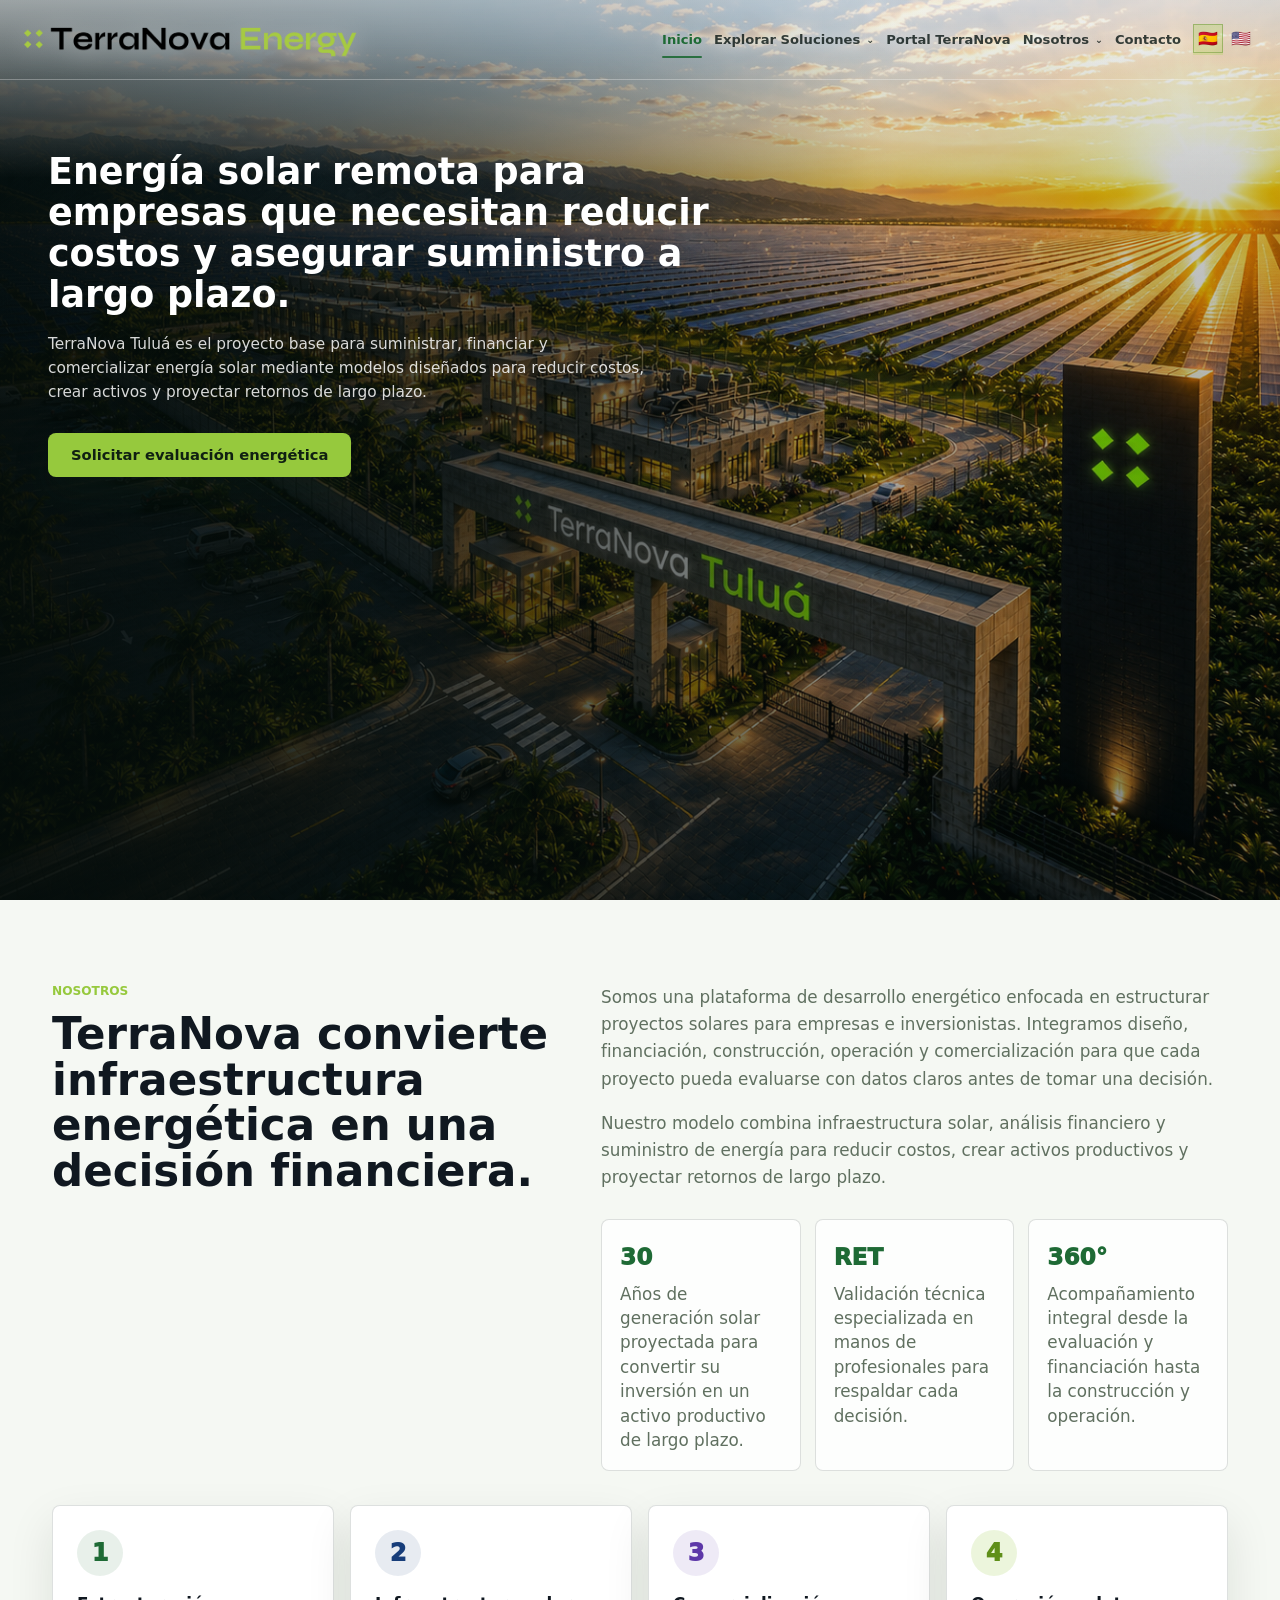
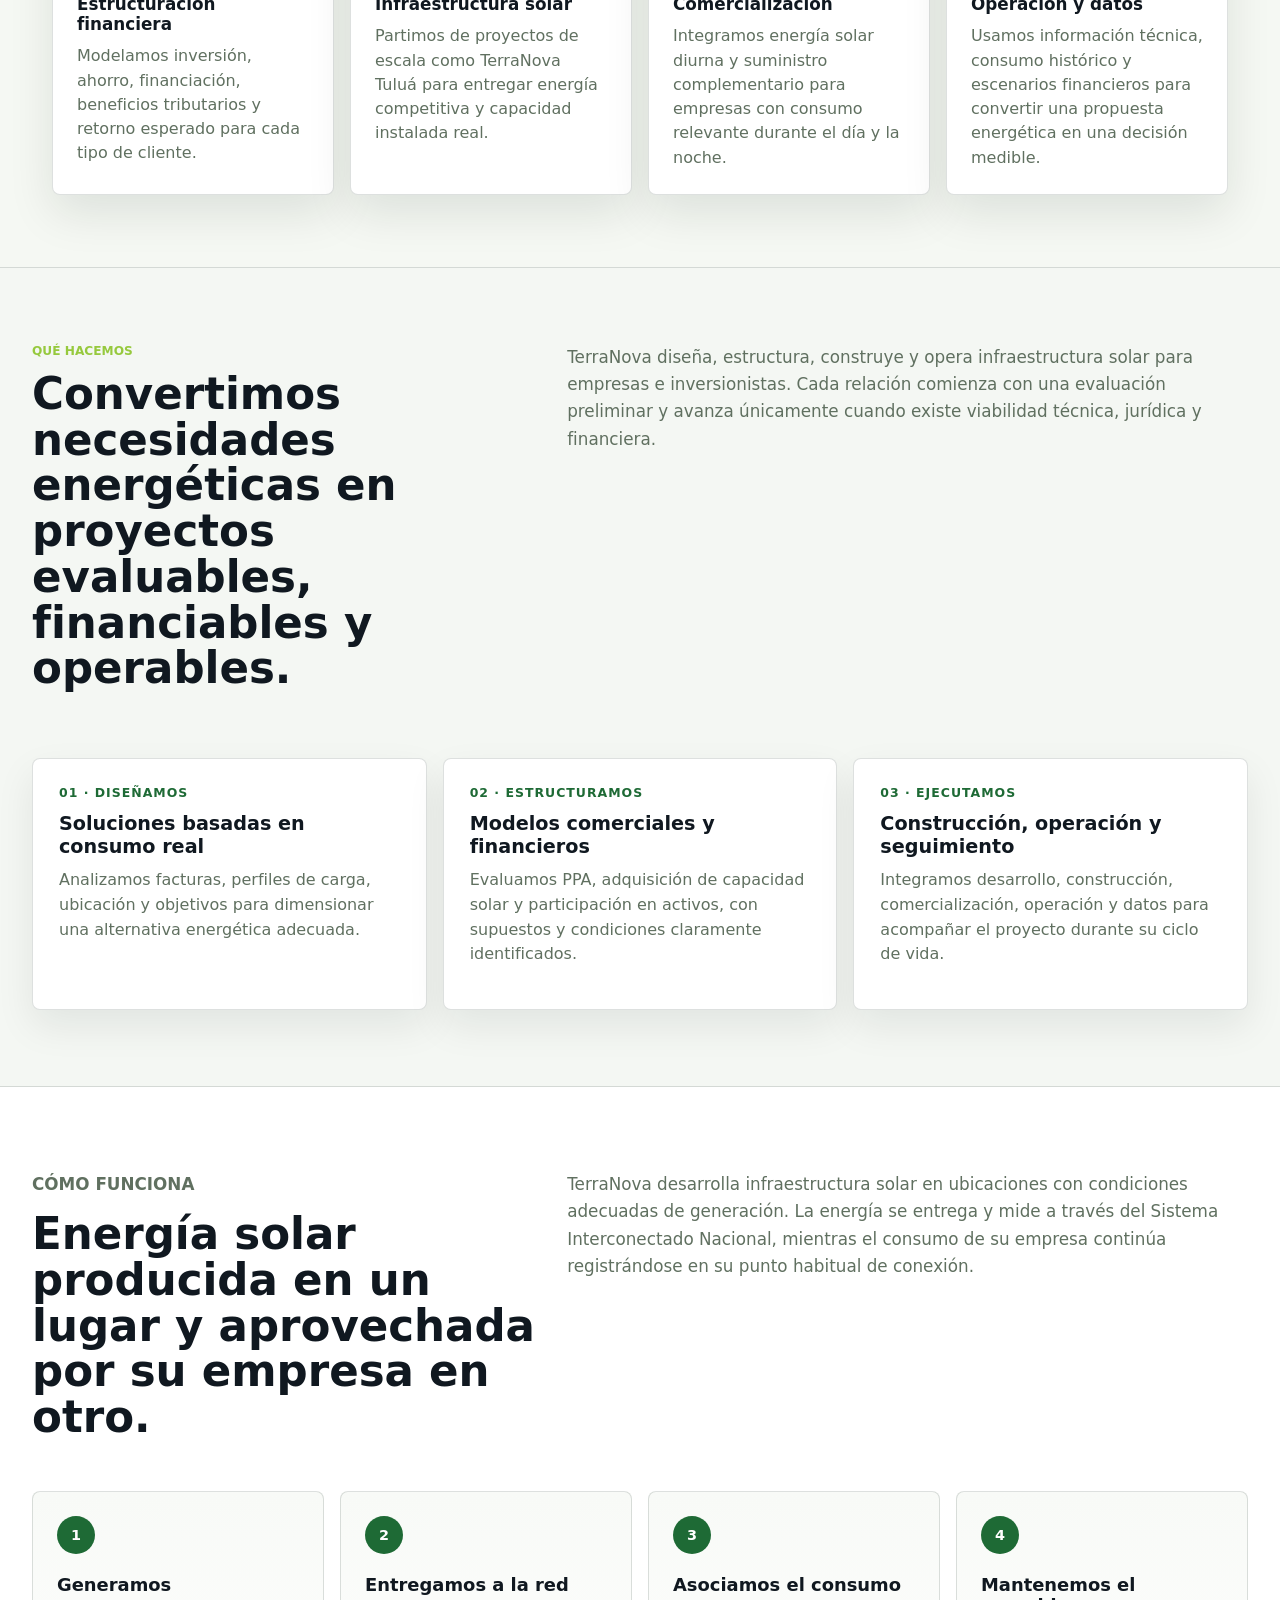
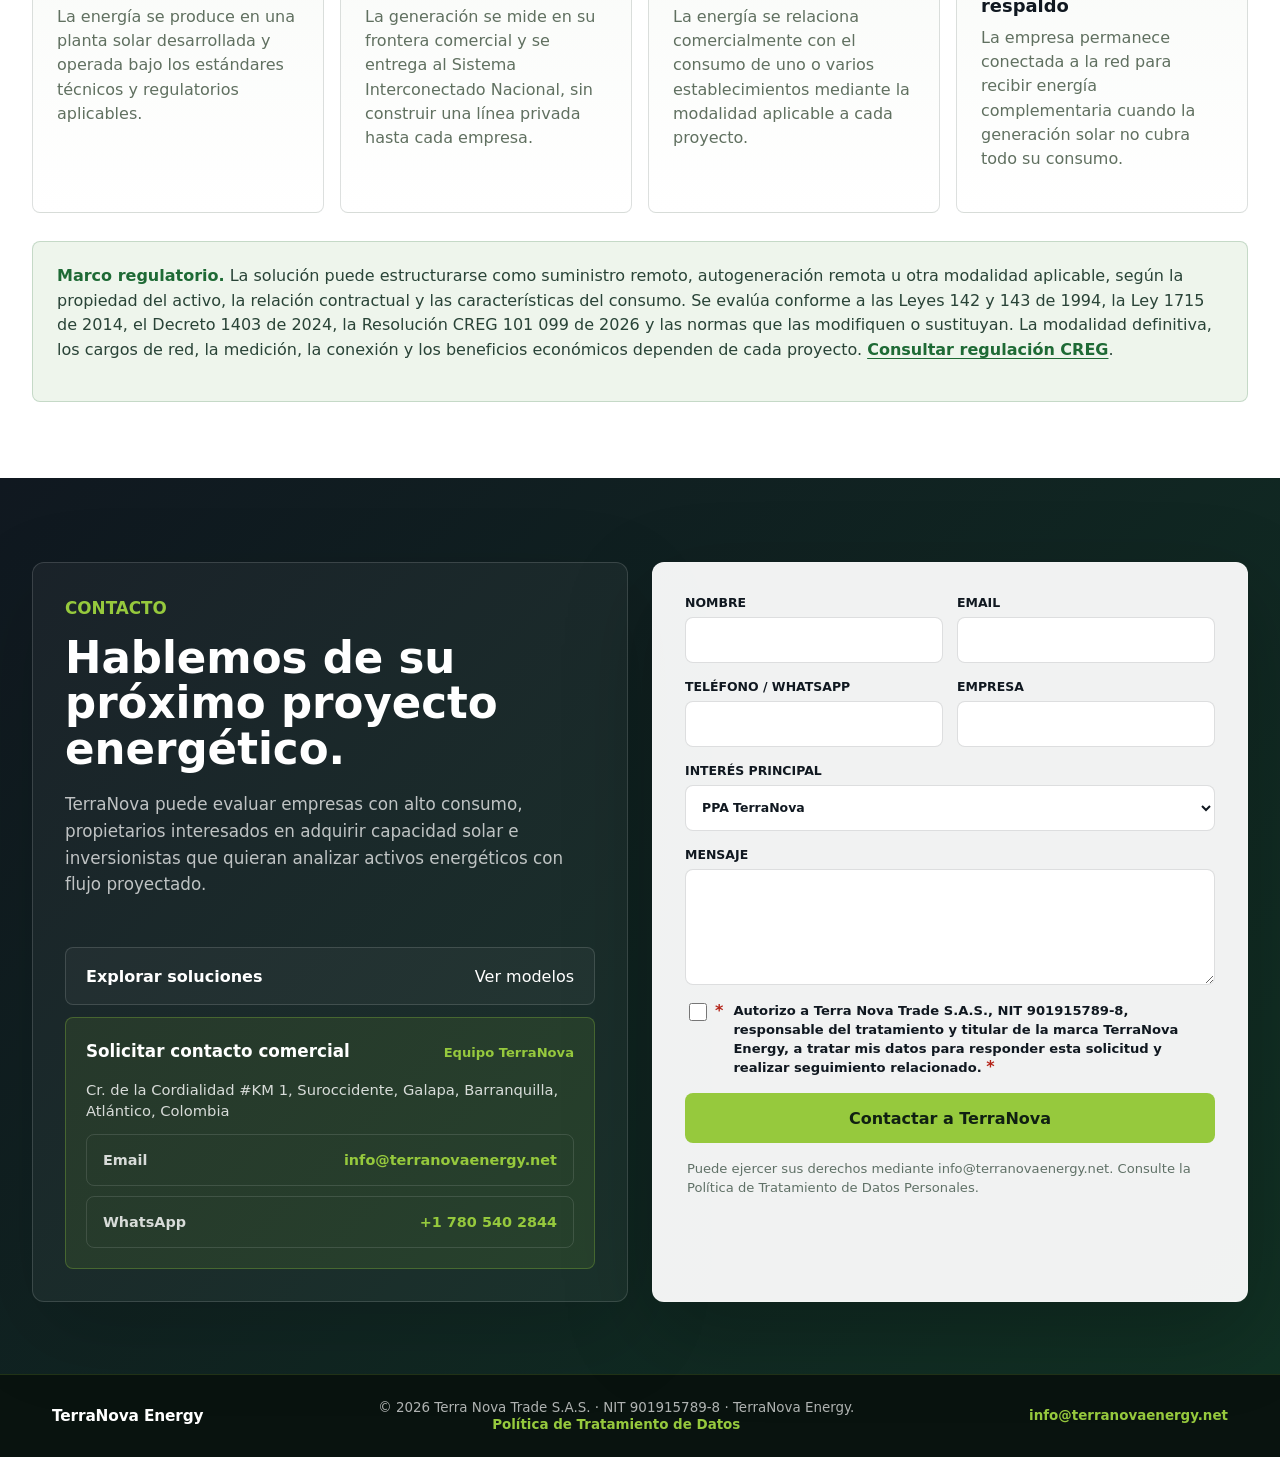
==== commit 58d6c043: "Explicar funcionamiento de energia solar remota" ====
--- a/index.html
+++ b/index.html
@@ -933,6 +933,98 @@
   line-height: 1.55;
 }
 
+.remote-energy-section {
+  background: #fff;
+  padding: 84px 32px 76px;
+}
+
+.remote-energy-inner {
+  margin: 0 auto;
+  max-width: 1240px;
+}
+
+.remote-energy-heading {
+  display: grid;
+  gap: 32px;
+  grid-template-columns: minmax(0, .85fr) minmax(0, 1.15fr);
+  margin-bottom: 34px;
+}
+
+.remote-energy-heading h2 {
+  font-size: clamp(1.9rem, 3.4vw, 3.25rem);
+  line-height: 1.05;
+  margin-bottom: 16px;
+}
+
+.remote-energy-heading p {
+  color: var(--muted);
+  font-size: 1.05rem;
+  line-height: 1.62;
+}
+
+.remote-energy-steps {
+  counter-reset: remote-step;
+  display: grid;
+  gap: 16px;
+  grid-template-columns: repeat(4, minmax(0, 1fr));
+  margin-bottom: 28px;
+}
+
+.remote-step {
+  background: linear-gradient(180deg, #f8faf7, #fff);
+  border: 1px solid var(--line);
+  border-radius: 8px;
+  min-height: 246px;
+  padding: 24px;
+  position: relative;
+}
+
+.remote-step::before {
+  align-items: center;
+  background: var(--green-deep);
+  border-radius: 50%;
+  color: #fff;
+  content: counter(remote-step);
+  counter-increment: remote-step;
+  display: inline-flex;
+  font-size: .9rem;
+  font-weight: 900;
+  height: 38px;
+  justify-content: center;
+  margin-bottom: 20px;
+  width: 38px;
+}
+
+.remote-step h3 {
+  font-size: 1.12rem;
+  margin-bottom: 10px;
+}
+
+.remote-step p {
+  color: var(--muted);
+  line-height: 1.52;
+}
+
+.remote-energy-note {
+  background: #eef5ec;
+  border: 1px solid rgba(30, 106, 53, .2);
+  border-radius: 8px;
+  color: #294337;
+  line-height: 1.55;
+  padding: 22px 24px;
+}
+
+.remote-energy-note strong {
+  color: var(--green-deep);
+}
+
+.remote-energy-note a {
+  color: var(--green-deep);
+  font-weight: 800;
+  text-decoration: underline;
+  text-underline-offset: 3px;
+}
+
 .contact-band {
   background:
     linear-gradient(135deg, rgba(16, 24, 32, 0.94), rgba(17, 52, 36, 0.9)),
@@ -1681,6 +1773,8 @@
   .pillar-grid,
   .commercial-heading,
   .commercial-grid,
+  .remote-energy-heading,
+  .remote-energy-steps,
   .contact-panel,
   .solution-cards-section {
     grid-template-columns: 1fr;
@@ -1872,6 +1966,7 @@
             <span data-i18n="nav.solutions">Explorar Soluciones</span><span class="menu-chevron" aria-hidden="true">⌄</span>
           </button>
           <div class="solutions-dropdown" role="menu">
+            <a href="#como-funciona" role="menuitem" data-i18n="nav.how">Cómo funciona</a>
             <a href="ppa.html" role="menuitem">PPA TerraNova</a>
             <a href="solucion-empresas.html" role="menuitem" data-i18n="nav.business">Solución Empresas</a>
             <a href="capital.html" role="menuitem">TerraNova Capital</a>
@@ -1989,6 +2084,41 @@
               <h3 data-i18n="commercial.card3.title">Construcción, operación y seguimiento</h3>
               <p data-i18n="commercial.card3.copy">Integramos desarrollo, construcción, comercialización, operación y datos para acompañar el proyecto durante su ciclo de vida.</p>
             </article>
+          </div>
+        </div>
+      </section>
+
+      <section class="remote-energy-section" id="como-funciona" aria-label="Cómo funciona la energía solar remota">
+        <div class="remote-energy-inner">
+          <div class="remote-energy-heading">
+            <div>
+              <p class="eyebrow" data-i18n="remote.eyebrow">Cómo funciona</p>
+              <h2 data-i18n="remote.title">Energía solar producida en un lugar y aprovechada por su empresa en otro.</h2>
+            </div>
+            <p data-i18n="remote.intro">TerraNova desarrolla infraestructura solar en ubicaciones con condiciones adecuadas de generación. La energía se entrega y mide a través del Sistema Interconectado Nacional, mientras el consumo de su empresa continúa registrándose en su punto habitual de conexión.</p>
+          </div>
+
+          <div class="remote-energy-steps" aria-label="Proceso de energía solar remota">
+            <article class="remote-step">
+              <h3 data-i18n="remote.step1.title">Generamos</h3>
+              <p data-i18n="remote.step1.copy">La energía se produce en una planta solar desarrollada y operada bajo los estándares técnicos y regulatorios aplicables.</p>
+            </article>
+            <article class="remote-step">
+              <h3 data-i18n="remote.step2.title">Entregamos a la red</h3>
+              <p data-i18n="remote.step2.copy">La generación se mide en su frontera comercial y se entrega al Sistema Interconectado Nacional, sin construir una línea privada hasta cada empresa.</p>
+            </article>
+            <article class="remote-step">
+              <h3 data-i18n="remote.step3.title">Asociamos el consumo</h3>
+              <p data-i18n="remote.step3.copy">La energía se relaciona comercialmente con el consumo de uno o varios establecimientos mediante la modalidad aplicable a cada proyecto.</p>
+            </article>
+            <article class="remote-step">
+              <h3 data-i18n="remote.step4.title">Mantenemos el respaldo</h3>
+              <p data-i18n="remote.step4.copy">La empresa permanece conectada a la red para recibir energía complementaria cuando la generación solar no cubra todo su consumo.</p>
+            </article>
+          </div>
+
+          <div class="remote-energy-note">
+            <p><strong data-i18n="remote.note.title">Marco regulatorio.</strong> <span data-i18n="remote.note.copy">La solución puede estructurarse como suministro remoto, autogeneración remota u otra modalidad aplicable, según la propiedad del activo, la relación contractual y las características del consumo. Se evalúa conforme a las Leyes 142 y 143 de 1994, la Ley 1715 de 2014, el Decreto 1403 de 2024, la Resolución CREG 101 099 de 2026 y las normas que las modifiquen o sustituyan. La modalidad definitiva, los cargos de red, la medición, la conexión y los beneficios económicos dependen de cada proyecto.</span> <a href="https://gestornormativo.creg.gov.co/gestor/entorno/docs/resolucion_creg_101-99_2026.htm" target="_blank" rel="noopener noreferrer" data-i18n="remote.note.link">Consultar regulación CREG</a>.</p>
           </div>
         </div>
       </section>
@@ -2074,7 +2204,7 @@
     <script>
       const translations = {
         es: {
-          "nav.home": "Inicio", "nav.solutions": "Explorar Soluciones", "nav.business": "Solución Empresas", "nav.about": "Nosotros", "nav.who": "Quiénes somos", "nav.what": "Qué hacemos", "nav.contact": "Contacto",
+          "nav.home": "Inicio", "nav.solutions": "Explorar Soluciones", "nav.how": "Cómo funciona", "nav.business": "Solución Empresas", "nav.about": "Nosotros", "nav.who": "Quiénes somos", "nav.what": "Qué hacemos", "nav.contact": "Contacto",
           "hero.title": "Energía solar remota para empresas que necesitan reducir costos y asegurar suministro a largo plazo.",
           "hero.copy": "TerraNova Tuluá es el proyecto base para suministrar, financiar y comercializar energía solar mediante modelos diseñados para reducir costos, crear activos y proyectar retornos de largo plazo.",
           "hero.cta": "Solicitar evaluación energética",
@@ -2091,6 +2221,13 @@
           "commercial.card1.label": "01 · Diseñamos", "commercial.card1.title": "Soluciones basadas en consumo real", "commercial.card1.copy": "Analizamos facturas, perfiles de carga, ubicación y objetivos para dimensionar una alternativa energética adecuada.",
           "commercial.card2.label": "02 · Estructuramos", "commercial.card2.title": "Modelos comerciales y financieros", "commercial.card2.copy": "Evaluamos PPA, adquisición de capacidad solar y participación en activos, con supuestos y condiciones claramente identificados.",
           "commercial.card3.label": "03 · Ejecutamos", "commercial.card3.title": "Construcción, operación y seguimiento", "commercial.card3.copy": "Integramos desarrollo, construcción, comercialización, operación y datos para acompañar el proyecto durante su ciclo de vida.",
+          "remote.eyebrow": "Cómo funciona", "remote.title": "Energía solar producida en un lugar y aprovechada por su empresa en otro.",
+          "remote.intro": "TerraNova desarrolla infraestructura solar en ubicaciones con condiciones adecuadas de generación. La energía se entrega y mide a través del Sistema Interconectado Nacional, mientras el consumo de su empresa continúa registrándose en su punto habitual de conexión.",
+          "remote.step1.title": "Generamos", "remote.step1.copy": "La energía se produce en una planta solar desarrollada y operada bajo los estándares técnicos y regulatorios aplicables.",
+          "remote.step2.title": "Entregamos a la red", "remote.step2.copy": "La generación se mide en su frontera comercial y se entrega al Sistema Interconectado Nacional, sin construir una línea privada hasta cada empresa.",
+          "remote.step3.title": "Asociamos el consumo", "remote.step3.copy": "La energía se relaciona comercialmente con el consumo de uno o varios establecimientos mediante la modalidad aplicable a cada proyecto.",
+          "remote.step4.title": "Mantenemos el respaldo", "remote.step4.copy": "La empresa permanece conectada a la red para recibir energía complementaria cuando la generación solar no cubra todo su consumo.",
+          "remote.note.title": "Marco regulatorio.", "remote.note.copy": "La solución puede estructurarse como suministro remoto, autogeneración remota u otra modalidad aplicable, según la propiedad del activo, la relación contractual y las características del consumo. Se evalúa conforme a las Leyes 142 y 143 de 1994, la Ley 1715 de 2014, el Decreto 1403 de 2024, la Resolución CREG 101 099 de 2026 y las normas que las modifiquen o sustituyan. La modalidad definitiva, los cargos de red, la medición, la conexión y los beneficios económicos dependen de cada proyecto.", "remote.note.link": "Consultar regulación CREG",
           "contact.eyebrow": "Contacto", "contact.title": "Hablemos de su próximo proyecto energético.",
           "contact.copy": "TerraNova puede evaluar empresas con alto consumo, propietarios interesados en adquirir capacidad solar e inversionistas que quieran analizar activos energéticos con flujo proyectado.",
           "contact.explore": "Explorar soluciones", "contact.models": "Ver modelos", "contact.request": "Solicitar contacto comercial", "contact.team": "Equipo TerraNova",
@@ -2101,7 +2238,7 @@
           "footer.address": "Cr. de la Cordialidad #KM 1, Suroccidente, Galapa, Barranquilla, Atlántico, Colombia", "footer.email": "Email", "footer.whatsapp": "WhatsApp", "footer.rights": "© 2026 Terra Nova Trade S.A.S. · NIT 901915789-8 · TerraNova Energy.", "footer.privacy": "Política de Tratamiento de Datos"
         },
         en: {
-          "nav.home": "Home", "nav.solutions": "Explore Solutions", "nav.business": "Business Solutions", "nav.about": "About Us", "nav.who": "Who we are", "nav.what": "What we do", "nav.contact": "Contact",
+          "nav.home": "Home", "nav.solutions": "Explore Solutions", "nav.how": "How it works", "nav.business": "Business Solutions", "nav.about": "About Us", "nav.who": "Who we are", "nav.what": "What we do", "nav.contact": "Contact",
           "hero.title": "Remote solar energy for companies that need to reduce costs and secure long-term supply.",
           "hero.copy": "TerraNova Tuluá is the cornerstone project for supplying, financing and marketing solar energy through models designed to reduce costs, create assets and project long-term returns.",
           "hero.cta": "Request an energy assessment",
@@ -2118,6 +2255,13 @@
           "commercial.card1.label": "01 · We design", "commercial.card1.title": "Solutions based on actual consumption", "commercial.card1.copy": "We analyze bills, load profiles, location and objectives to size an appropriate energy alternative.",
           "commercial.card2.label": "02 · We structure", "commercial.card2.title": "Commercial and financial models", "commercial.card2.copy": "We evaluate PPAs, solar capacity ownership and asset participation with clearly identified assumptions and conditions.",
           "commercial.card3.label": "03 · We execute", "commercial.card3.title": "Construction, operations and monitoring", "commercial.card3.copy": "We integrate development, construction, energy marketing, operations and data to support the project throughout its life cycle.",
+          "remote.eyebrow": "How it works", "remote.title": "Solar energy produced in one location and used by your business in another.",
+          "remote.intro": "TerraNova develops solar infrastructure in locations with suitable generation conditions. Energy is delivered and measured through Colombia's interconnected power system, while your company's consumption continues to be recorded at its usual connection point.",
+          "remote.step1.title": "We generate", "remote.step1.copy": "Energy is produced at a solar plant developed and operated under the applicable technical and regulatory standards.",
+          "remote.step2.title": "We deliver to the grid", "remote.step2.copy": "Generation is measured at its commercial boundary and delivered to the interconnected system, without building a private line to each business.",
+          "remote.step3.title": "We associate consumption", "remote.step3.copy": "Energy is commercially associated with consumption at one or more facilities through the structure applicable to each project.",
+          "remote.step4.title": "We maintain grid support", "remote.step4.copy": "The company remains connected to the grid to receive complementary energy whenever solar generation does not cover total consumption.",
+          "remote.note.title": "Regulatory framework.", "remote.note.copy": "The solution may be structured as remote supply, remote self-generation or another applicable arrangement depending on asset ownership, contractual relationships and consumption characteristics. It is evaluated under Laws 142 and 143 of 1994, Law 1715 of 2014, Decree 1403 of 2024, CREG Resolution 101 099 of 2026 and any rules that amend or replace them. The final structure, grid charges, metering, connection and economic benefits depend on each project.", "remote.note.link": "View CREG regulation",
           "contact.eyebrow": "Contact", "contact.title": "Let's discuss your next energy project.",
           "contact.copy": "TerraNova evaluates high-consumption businesses, owners interested in acquiring solar capacity, and investors seeking to analyze energy assets with projected cash flow.",
           "contact.explore": "Explore solutions", "contact.models": "View models", "contact.request": "Request business contact", "contact.team": "TerraNova team",
@@ -2179,9 +2323,10 @@
       setLanguage(localStorage.getItem("terranova-language") || "es");
 
       const homeNavLink = document.querySelector('.main-nav a[href="index.html"]');
+      const solutionsNavLink = document.querySelector('.main-nav .solutions-menu:not(.about-menu) .solutions-trigger');
       const aboutNavLink = document.querySelector('.main-nav .about-trigger');
       const contactNavLink = document.querySelector('.main-nav a[href="#contacto"]');
-      const sectionNavLinks = [homeNavLink, aboutNavLink, contactNavLink].filter(Boolean);
+      const sectionNavLinks = [homeNavLink, solutionsNavLink, aboutNavLink, contactNavLink].filter(Boolean);
       const setActiveNavLink = (activeLink) => {
         sectionNavLinks.forEach((link) => {
           const isActive = link === activeLink;
@@ -2193,9 +2338,11 @@
       const updateActiveNavLink = () => {
         const marker = window.scrollY + Math.max(140, window.innerHeight * 0.28);
         const contactTop = document.getElementById("contacto")?.offsetTop ?? Infinity;
+        const remoteEnergyTop = document.getElementById("como-funciona")?.offsetTop ?? Infinity;
         const commercialTop = document.getElementById("que-hacemos")?.offsetTop ?? Infinity;
         const aboutTop = document.getElementById("nosotros")?.offsetTop ?? Infinity;
         if (marker >= contactTop) setActiveNavLink(contactNavLink);
+        else if (marker >= remoteEnergyTop) setActiveNavLink(solutionsNavLink);
         else if (marker >= commercialTop) setActiveNavLink(aboutNavLink);
         else if (marker >= aboutTop) setActiveNavLink(aboutNavLink);
         else setActiveNavLink(homeNavLink);
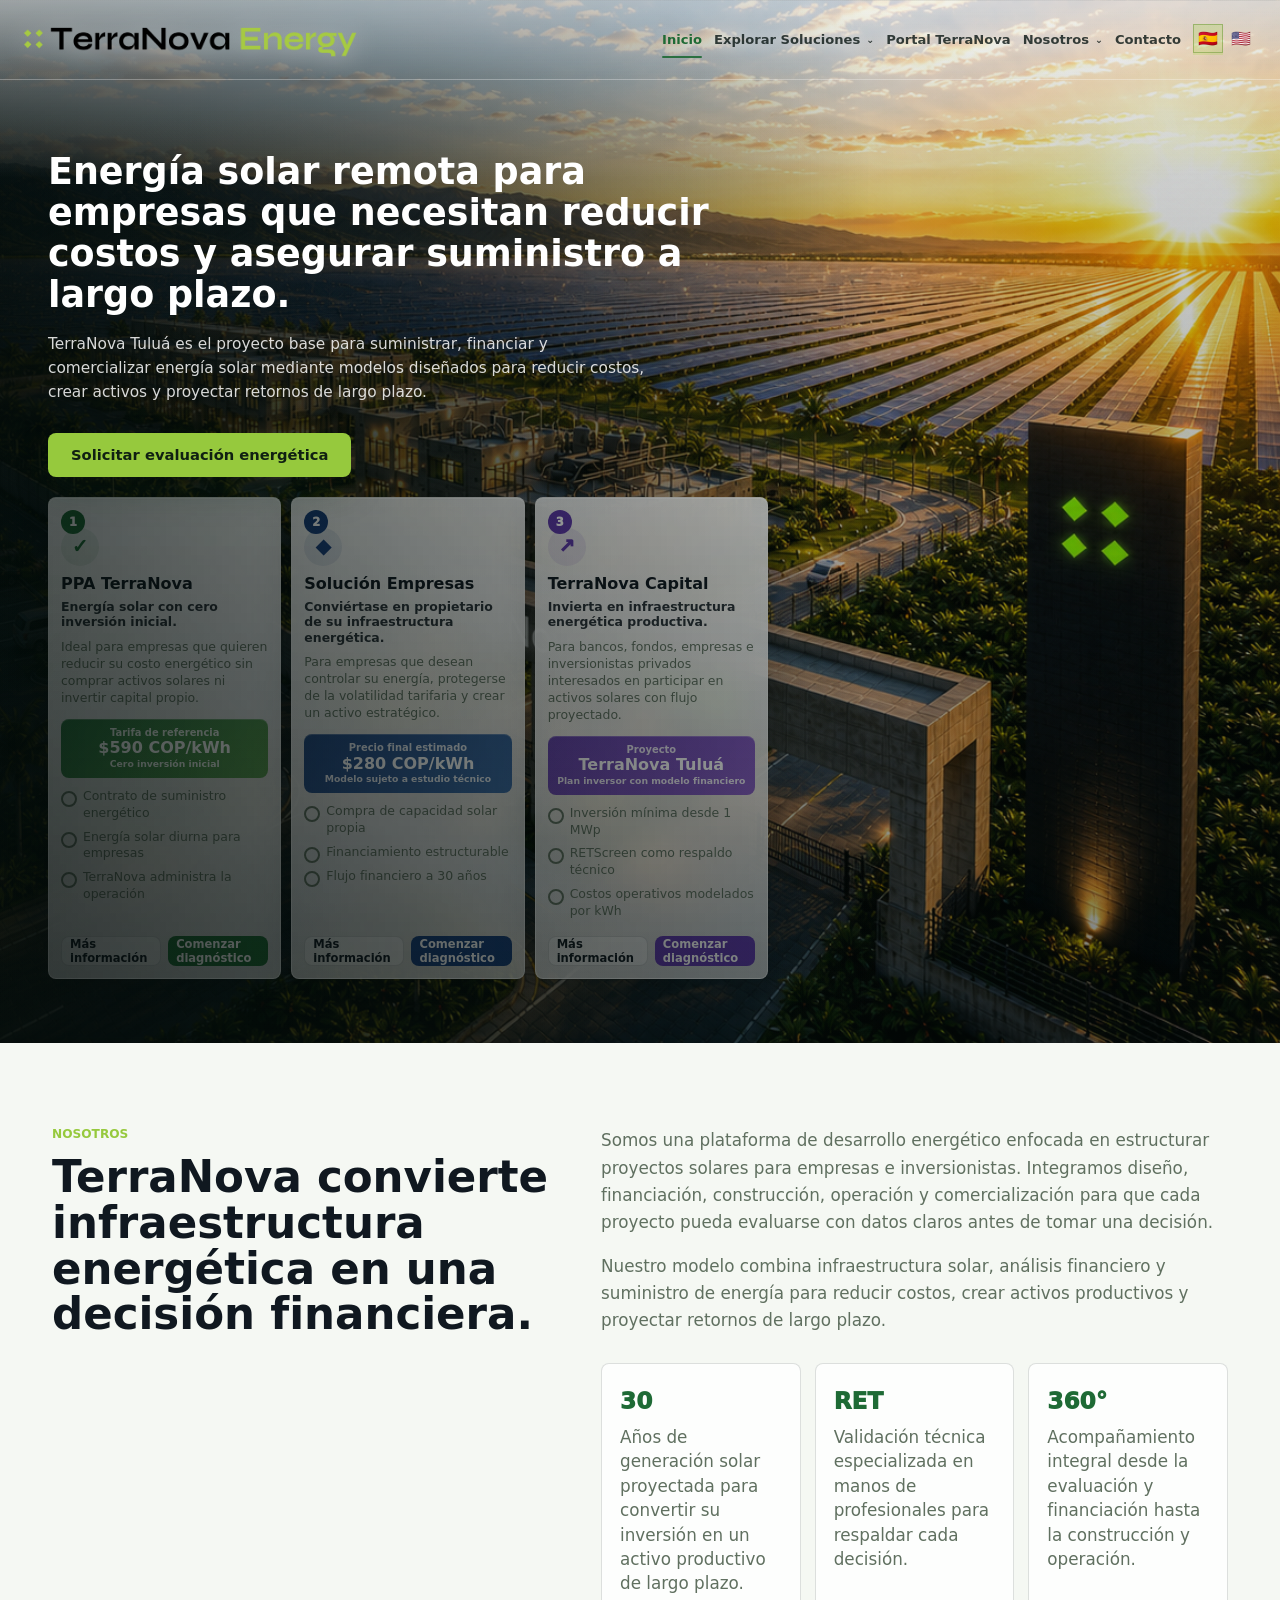
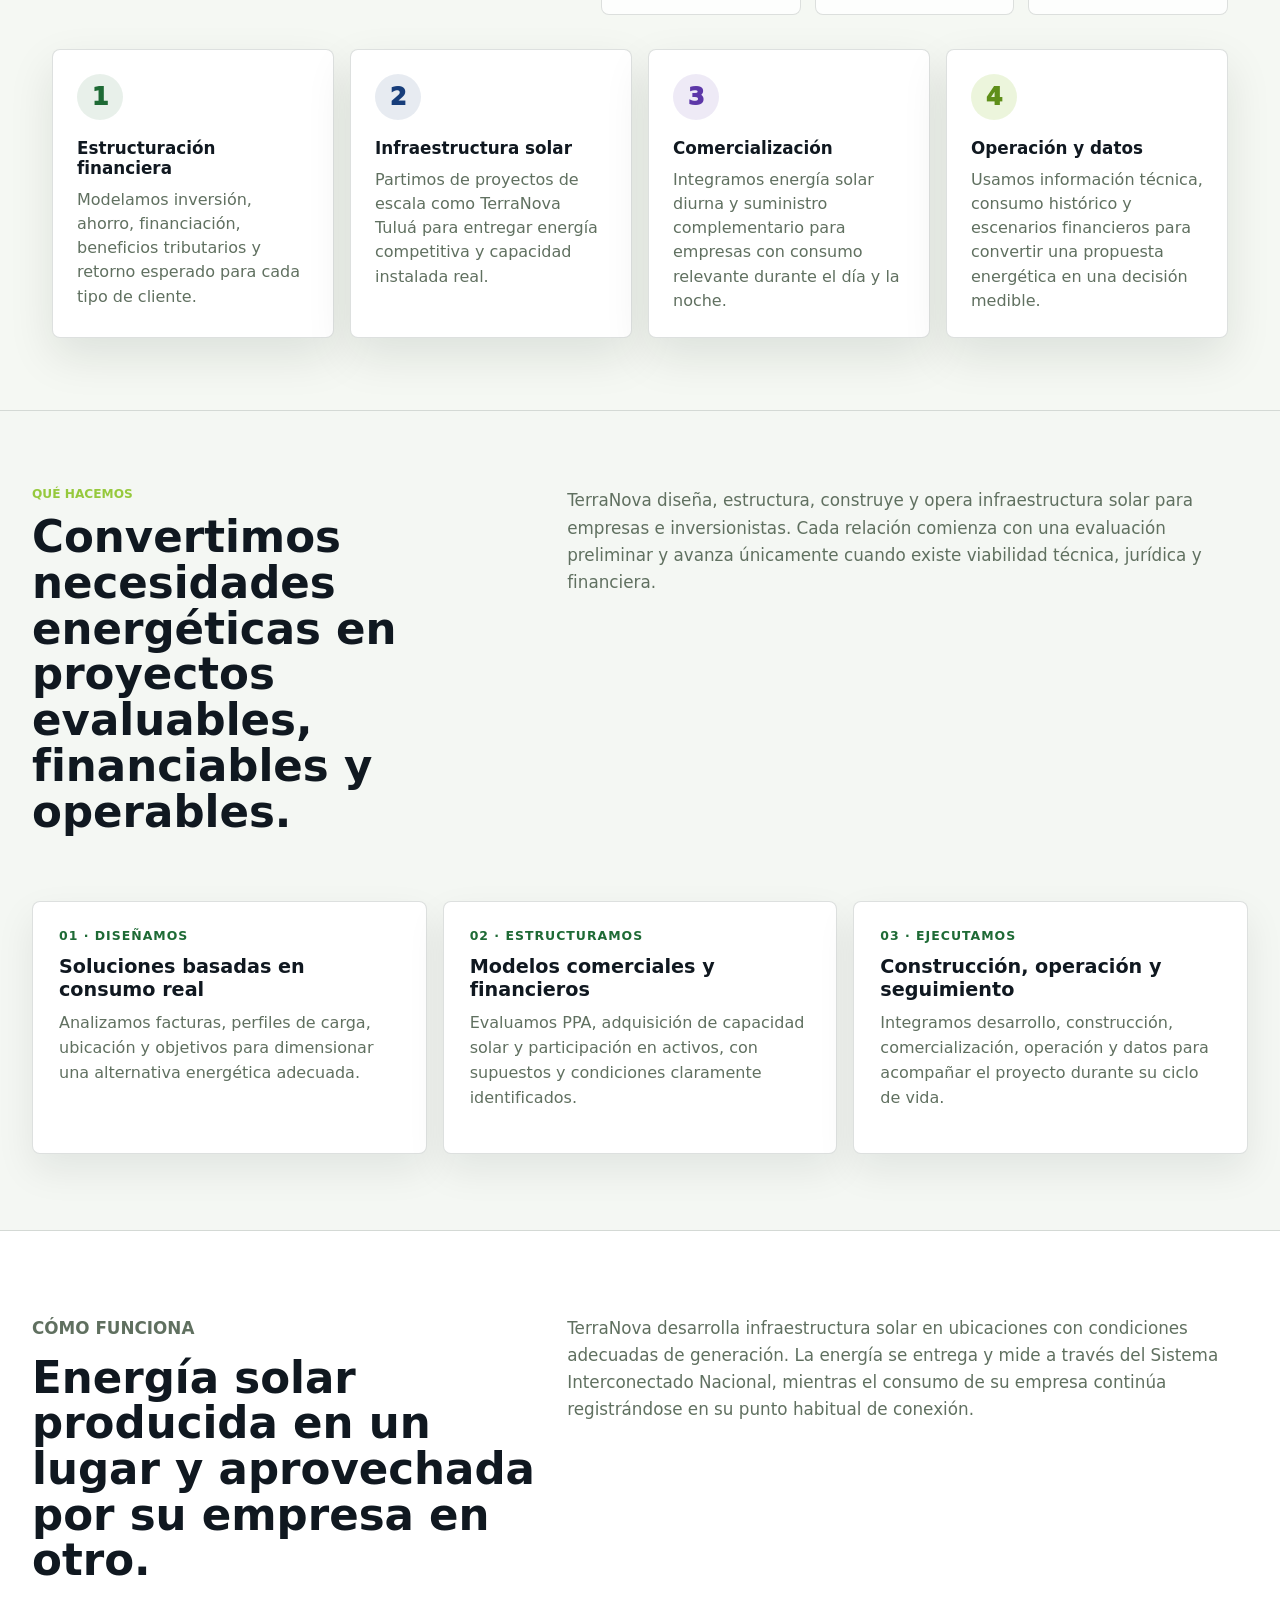
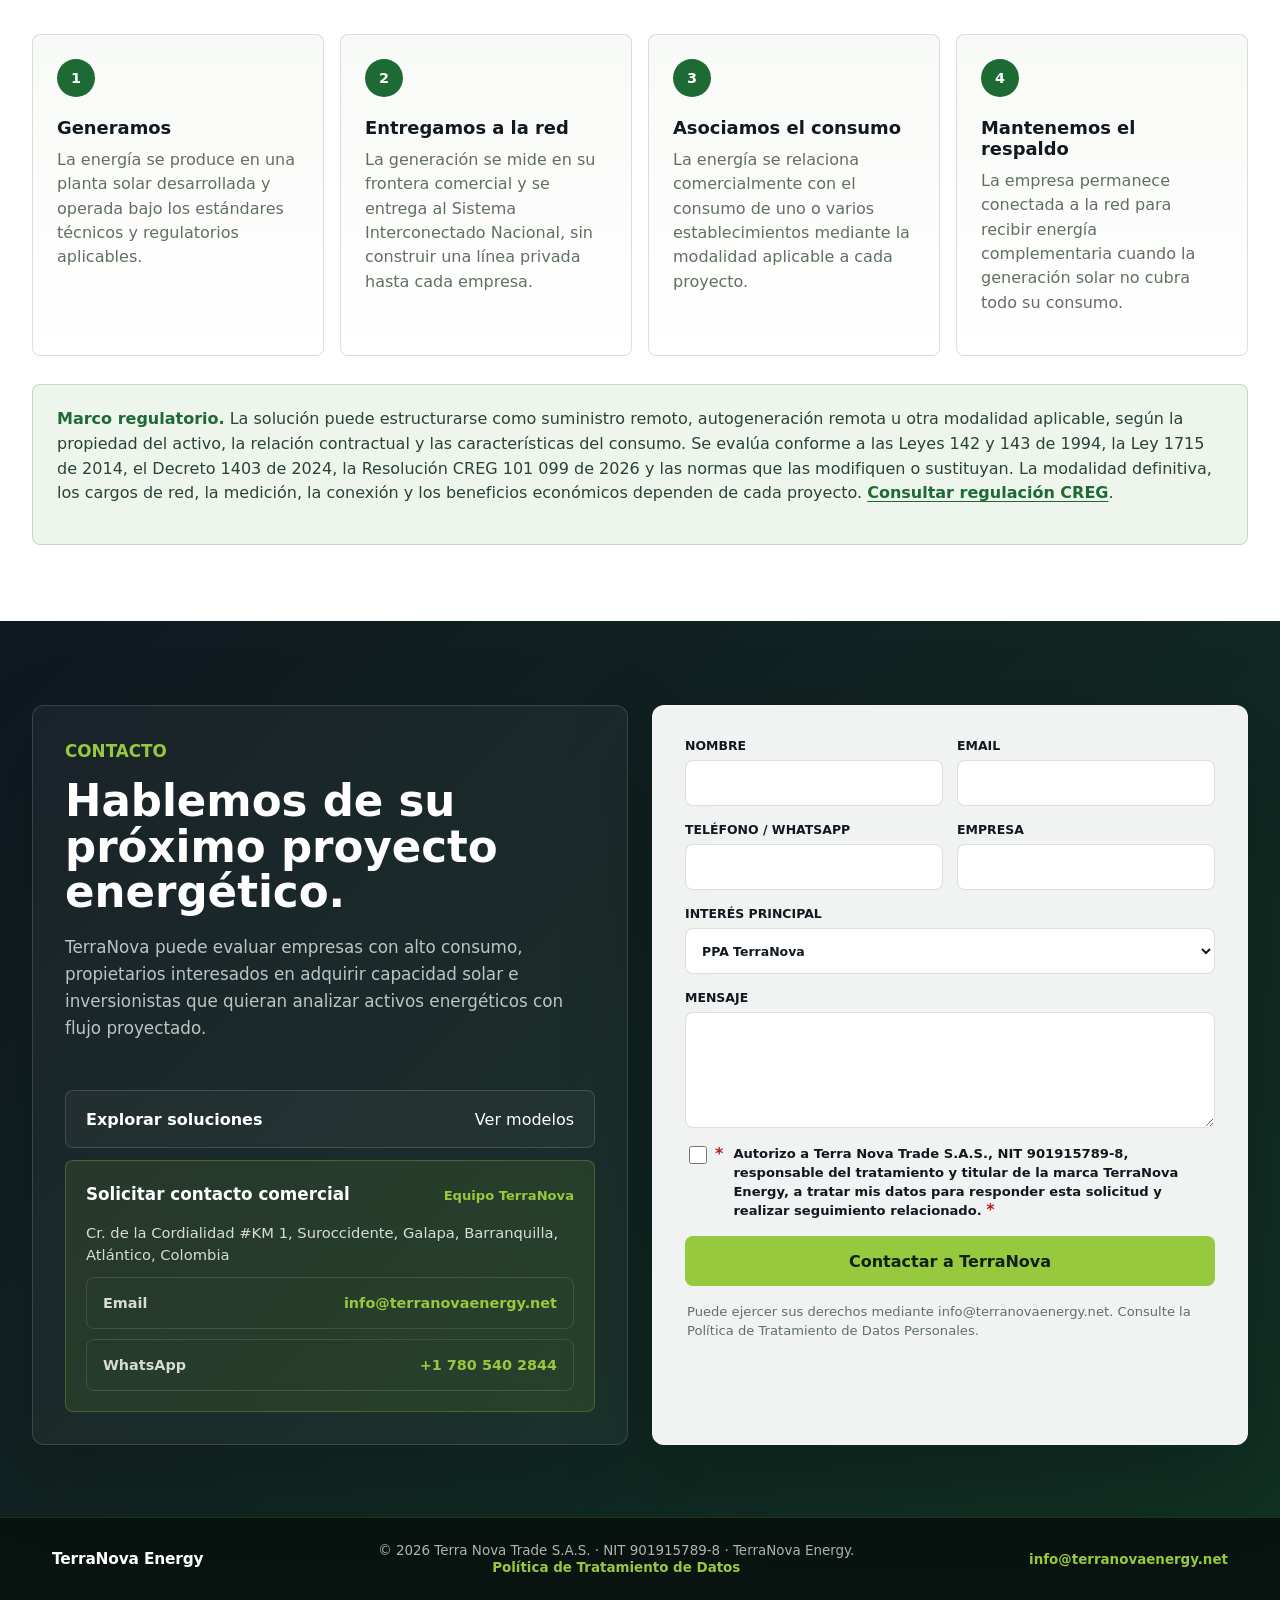
==== commit 6d8f0286: "Restaurar los tres cuadros de la página principal" ====
--- a/index.html
+++ b/index.html
@@ -6,19 +6,19 @@
     <title>Energía solar para empresas e inversionistas | TerraNova Energy</title>
     <meta name="description" content="TerraNova Energy estructura soluciones de energía solar remota, PPA e inversión en infraestructura energética para empresas de alto consumo e inversionistas en Colombia." />
     <meta name="robots" content="index, follow, max-image-preview:large" />
-    <link rel="canonical" href="https://www.terranovaenergy.net/" />
+    <link rel="canonical" href="https://soluciones.terranovaenergy.net/" />
     <link rel="preload" href="assets/terranova-tulua-hero.png" as="image" fetchpriority="high" />
     <meta property="og:type" content="website" />
     <meta property="og:locale" content="es_CO" />
     <meta property="og:site_name" content="TerraNova Energy" />
     <meta property="og:title" content="Energía solar para empresas e inversionistas | TerraNova Energy" />
     <meta property="og:description" content="Soluciones de energía solar remota, PPA e inversión para empresas de alto consumo en Colombia." />
-    <meta property="og:url" content="https://www.terranovaenergy.net/" />
-    <meta property="og:image" content="https://www.terranovaenergy.net/assets/terranova-tulua-hero.png" />
+    <meta property="og:url" content="https://soluciones.terranovaenergy.net/" />
+    <meta property="og:image" content="https://soluciones.terranovaenergy.net/assets/terranova-tulua-hero.png" />
     <meta name="twitter:card" content="summary_large_image" />
     <meta name="twitter:title" content="TerraNova Energy | Infraestructura energética para empresas" />
     <meta name="twitter:description" content="Energía solar remota, PPA e inversión en infraestructura energética." />
-    <meta name="twitter:image" content="https://www.terranovaenergy.net/assets/terranova-tulua-hero.png" />
+    <meta name="twitter:image" content="https://soluciones.terranovaenergy.net/assets/terranova-tulua-hero.png" />
     <script type="application/ld+json">
       {
         "@context": "https://schema.org",
@@ -1966,10 +1966,10 @@
             <span data-i18n="nav.solutions">Explorar Soluciones</span><span class="menu-chevron" aria-hidden="true">⌄</span>
           </button>
           <div class="solutions-dropdown" role="menu">
-            <a href="#como-funciona" role="menuitem" data-i18n="nav.how">Cómo funciona</a>
             <a href="ppa.html" role="menuitem">PPA TerraNova</a>
             <a href="solucion-empresas.html" role="menuitem" data-i18n="nav.business">Solución Empresas</a>
             <a href="capital.html" role="menuitem">TerraNova Capital</a>
+            <a href="terranova-roof.html" role="menuitem">TerraNova Roof</a>
           </div>
         </div>
         <a class="nav-link portal-link" href="portal.html">Portal TerraNova</a>
@@ -1980,6 +1980,7 @@
           <div class="solutions-dropdown" role="menu">
             <a href="#nosotros" role="menuitem" data-i18n="nav.who">Quiénes somos</a>
             <a href="#que-hacemos" role="menuitem" data-i18n="nav.what">Qué hacemos</a>
+            <a href="#como-funciona" role="menuitem" data-i18n="nav.how">Cómo funciona</a>
           </div>
         </div>
         <a class="nav-link" href="#contacto" data-i18n="nav.contact">Contacto</a>
@@ -2003,6 +2004,73 @@
           <a class="hero-cta" href="soluciones.html" data-i18n="hero.cta">Solicitar evaluación energética</a>
         </div>
 
+        <div class="hero-paths" id="soluciones" aria-label="Soluciones TerraNova">
+          <article class="hero-card ppa">
+            <span class="hero-card-number">1</span>
+            <div class="hero-card-mark" aria-hidden="true">✓</div>
+            <h3>PPA TerraNova</h3>
+            <strong>Energía solar con cero inversión inicial.</strong>
+            <p>Ideal para empresas que quieren reducir su costo energético sin comprar activos solares ni invertir capital propio.</p>
+            <div class="hero-card-price">
+              <span>Tarifa de referencia</span>
+              <strong>$590 COP/kWh</strong>
+              <small>Cero inversión inicial</small>
+            </div>
+            <ul>
+              <li>Contrato de suministro energético</li>
+              <li>Energía solar diurna para empresas</li>
+              <li>TerraNova administra la operación</li>
+            </ul>
+            <div class="hero-card-actions">
+              <a class="ghost-button" href="ppa.html">Más información</a>
+              <a class="solid-button" href="ppa.html">Comenzar diagnóstico</a>
+            </div>
+          </article>
+
+          <article class="hero-card empresa">
+            <span class="hero-card-number">2</span>
+            <div class="hero-card-mark" aria-hidden="true">◆</div>
+            <h3>Solución Empresas</h3>
+            <strong>Conviértase en propietario de su infraestructura energética.</strong>
+            <p>Para empresas que desean controlar su energía, protegerse de la volatilidad tarifaria y crear un activo estratégico.</p>
+            <div class="hero-card-price">
+              <span>Precio final estimado</span>
+              <strong>$280 COP/kWh</strong>
+              <small>Modelo sujeto a estudio técnico</small>
+            </div>
+            <ul>
+              <li>Compra de capacidad solar propia</li>
+              <li>Financiamiento estructurable</li>
+              <li>Flujo financiero a 30 años</li>
+            </ul>
+            <div class="hero-card-actions">
+              <a class="ghost-button" href="solucion-empresas.html">Más información</a>
+              <a class="solid-button" href="solucion-empresas.html">Comenzar diagnóstico</a>
+            </div>
+          </article>
+
+          <article class="hero-card capital">
+            <span class="hero-card-number">3</span>
+            <div class="hero-card-mark" aria-hidden="true">↗</div>
+            <h3>TerraNova Capital</h3>
+            <strong>Invierta en infraestructura energética productiva.</strong>
+            <p>Para bancos, fondos, empresas e inversionistas privados interesados en participar en activos solares con flujo proyectado.</p>
+            <div class="hero-card-price">
+              <span>Proyecto</span>
+              <strong>TerraNova Tuluá</strong>
+              <small>Plan inversor con modelo financiero</small>
+            </div>
+            <ul>
+              <li>Inversión mínima desde 1 MWp</li>
+              <li>RETScreen como respaldo técnico</li>
+              <li>Costos operativos modelados por kWh</li>
+            </ul>
+            <div class="hero-card-actions">
+              <a class="ghost-button" href="capital.html">Más información</a>
+              <a class="solid-button" href="capital.html">Comenzar diagnóstico</a>
+            </div>
+          </article>
+        </div>
       </section>
 
       <section class="about-section" id="nosotros" aria-label="Nosotros">
@@ -2173,6 +2241,7 @@
                 <option>PPA TerraNova</option>
                 <option data-i18n="form.optionBusiness">Solución Empresas</option>
                 <option>TerraNova Capital</option>
+                <option>TerraNova Roof</option>
                 <option data-i18n="form.optionMeeting">Agenda comercial</option>
               </select>
             </label>
@@ -2342,7 +2411,7 @@
         const commercialTop = document.getElementById("que-hacemos")?.offsetTop ?? Infinity;
         const aboutTop = document.getElementById("nosotros")?.offsetTop ?? Infinity;
         if (marker >= contactTop) setActiveNavLink(contactNavLink);
-        else if (marker >= remoteEnergyTop) setActiveNavLink(solutionsNavLink);
+        else if (marker >= remoteEnergyTop) setActiveNavLink(aboutNavLink);
         else if (marker >= commercialTop) setActiveNavLink(aboutNavLink);
         else if (marker >= aboutTop) setActiveNavLink(aboutNavLink);
         else setActiveNavLink(homeNavLink);
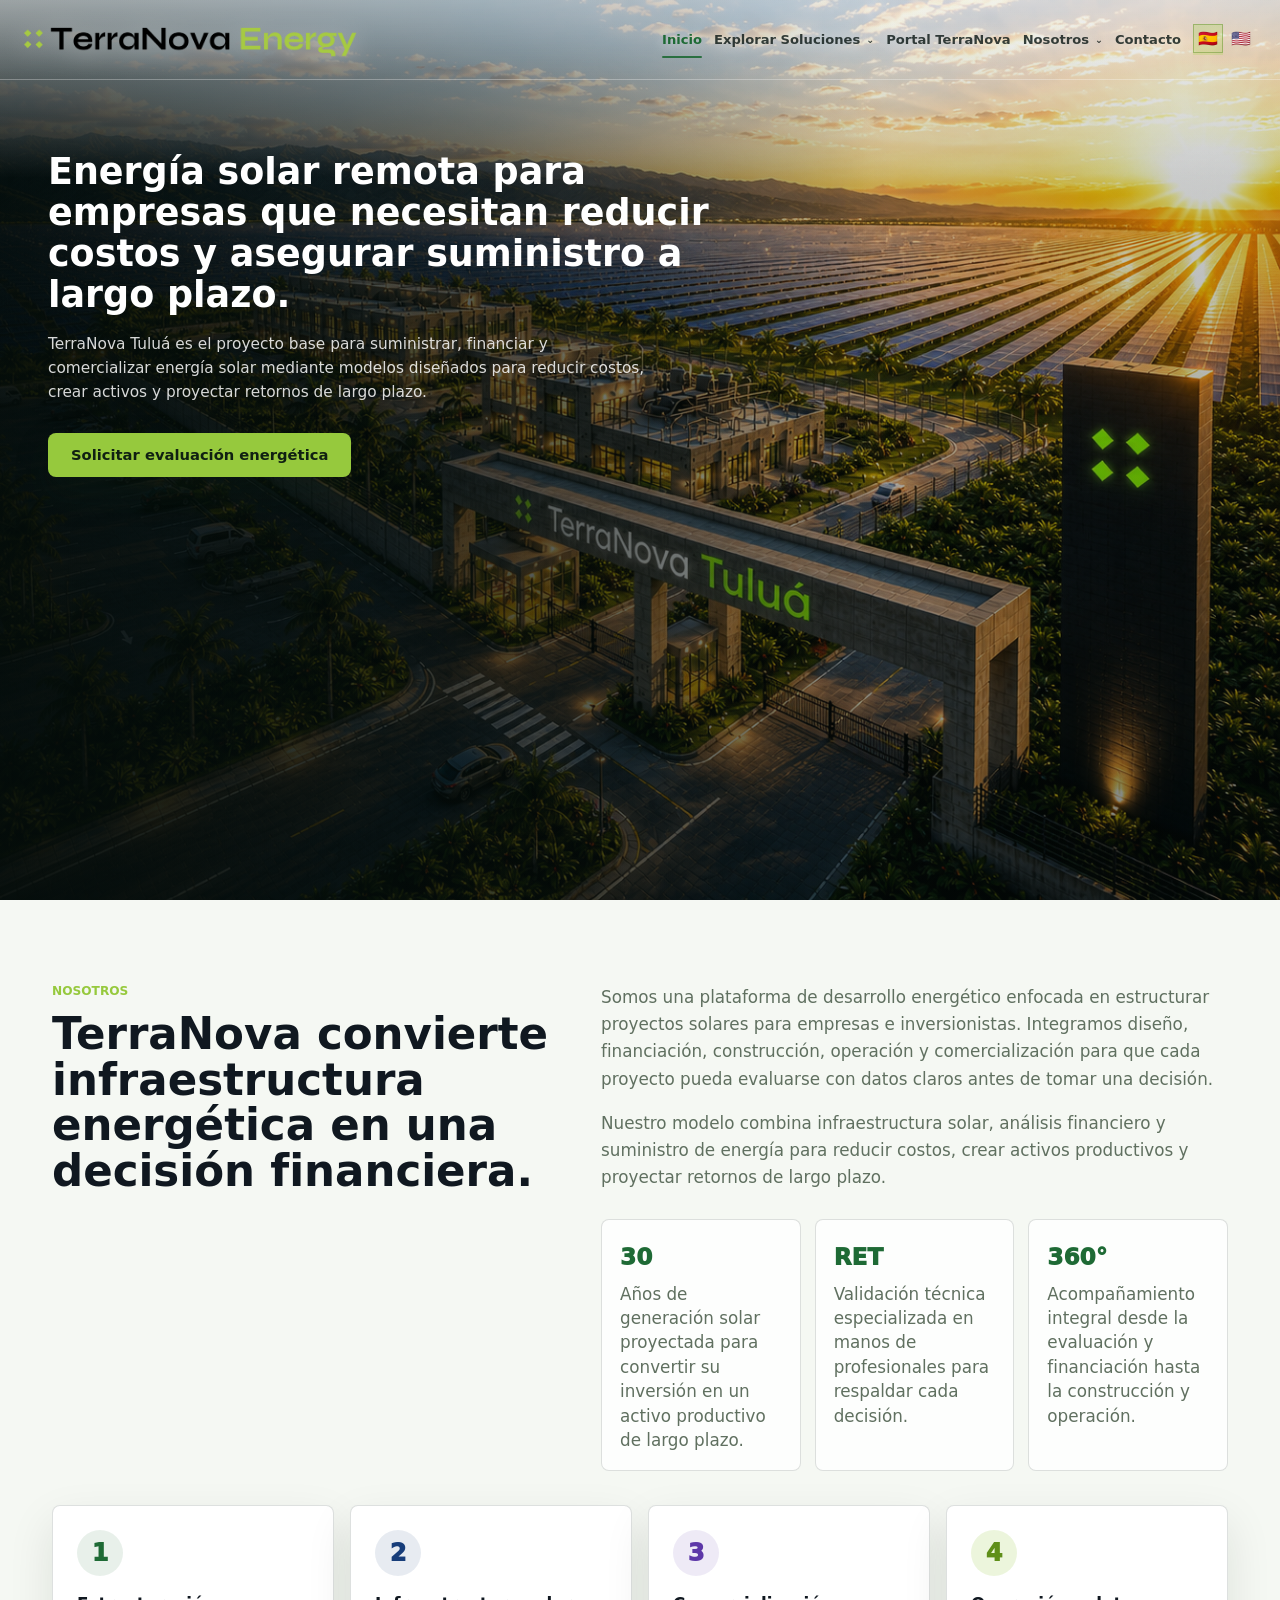
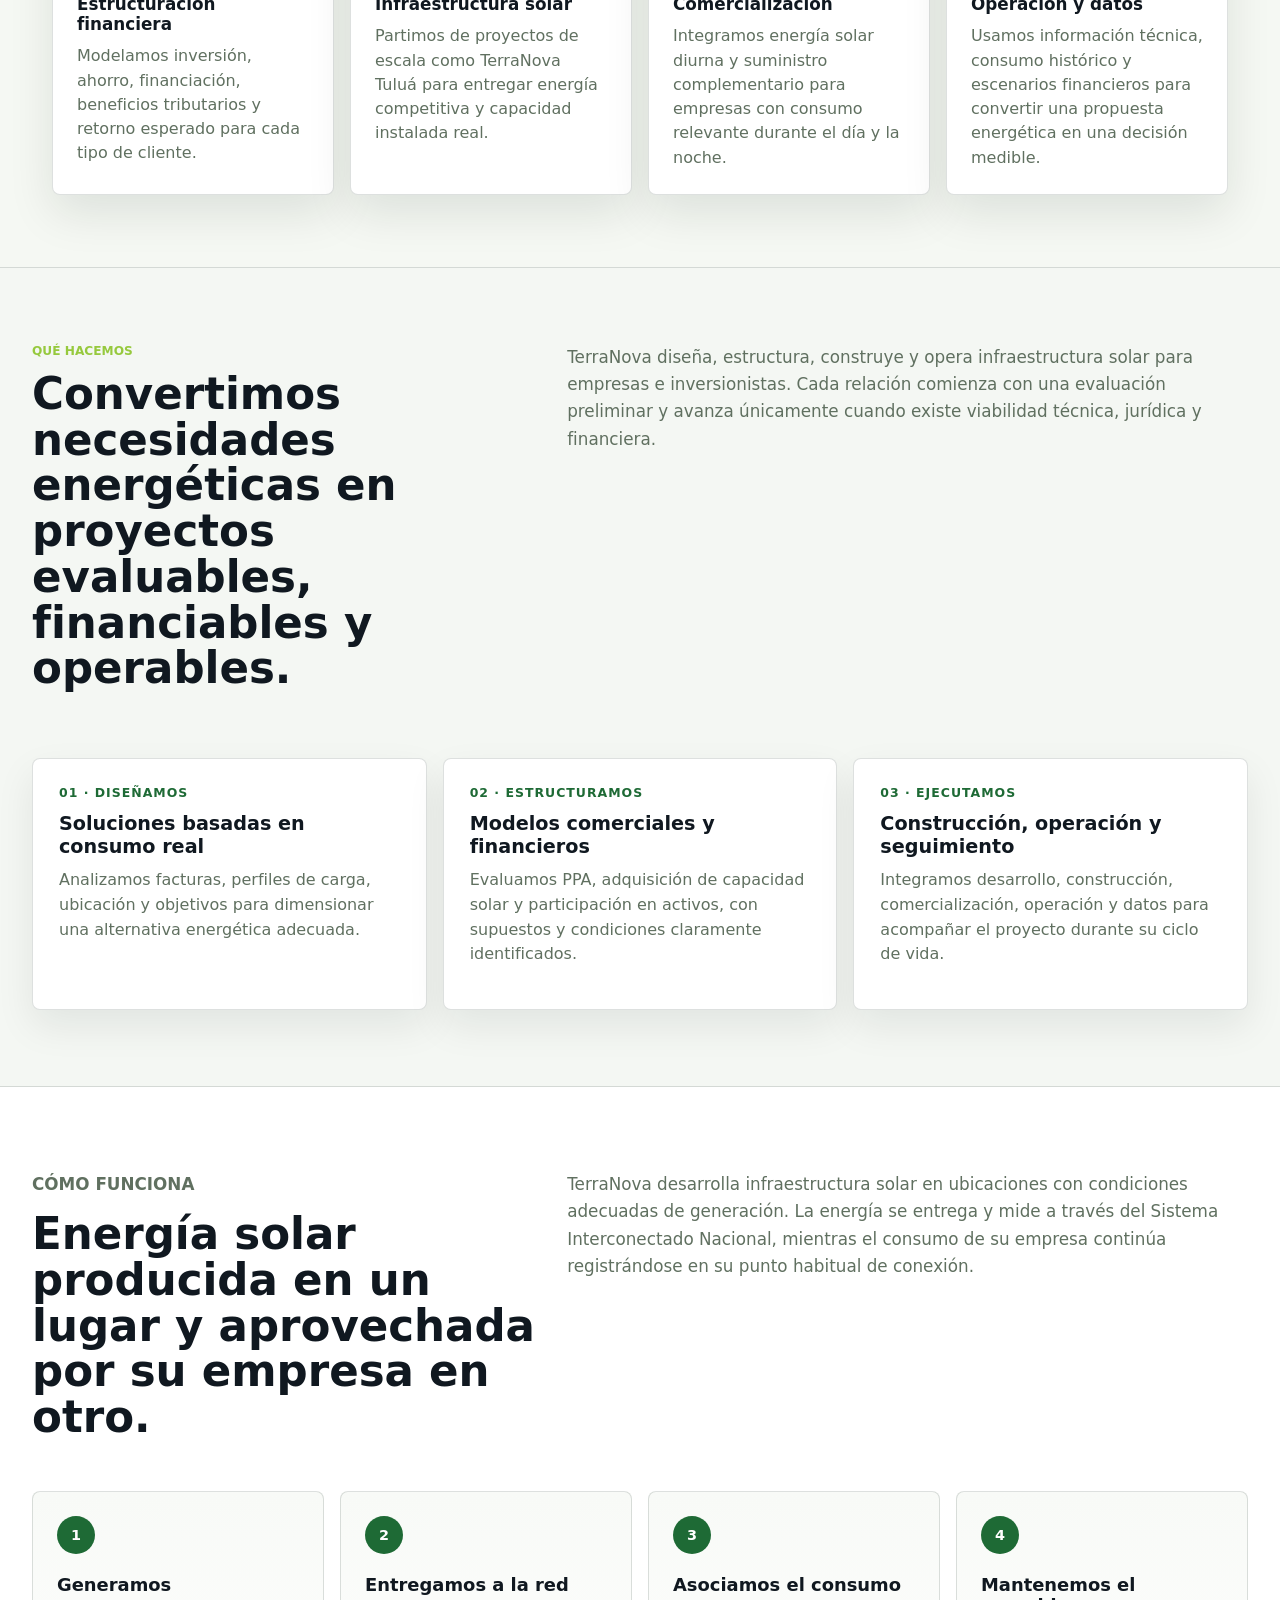
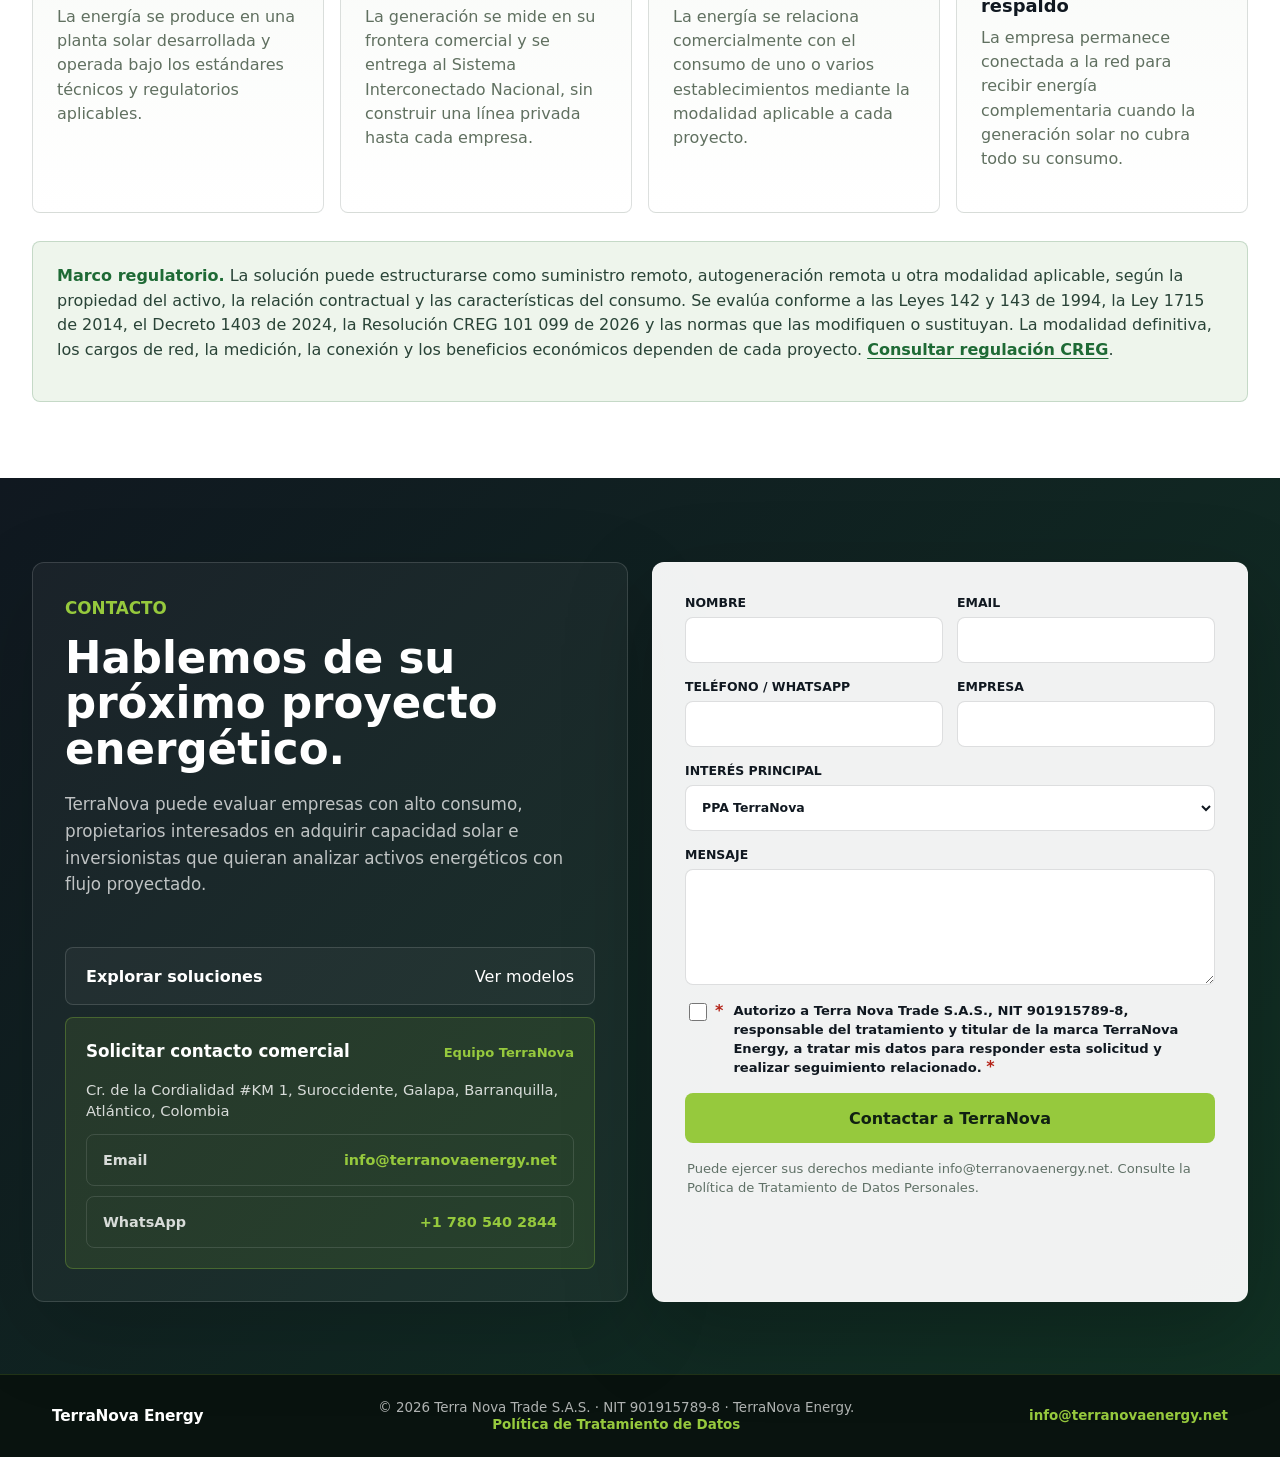
==== commit a5b8a825: "Revert "Restaurar los tres cuadros de la página principal" This reverts commit 6d8f02867d2fe8e0d8627" ====
--- a/index.html
+++ b/index.html
@@ -2004,73 +2004,6 @@
           <a class="hero-cta" href="soluciones.html" data-i18n="hero.cta">Solicitar evaluación energética</a>
         </div>
 
-        <div class="hero-paths" id="soluciones" aria-label="Soluciones TerraNova">
-          <article class="hero-card ppa">
-            <span class="hero-card-number">1</span>
-            <div class="hero-card-mark" aria-hidden="true">✓</div>
-            <h3>PPA TerraNova</h3>
-            <strong>Energía solar con cero inversión inicial.</strong>
-            <p>Ideal para empresas que quieren reducir su costo energético sin comprar activos solares ni invertir capital propio.</p>
-            <div class="hero-card-price">
-              <span>Tarifa de referencia</span>
-              <strong>$590 COP/kWh</strong>
-              <small>Cero inversión inicial</small>
-            </div>
-            <ul>
-              <li>Contrato de suministro energético</li>
-              <li>Energía solar diurna para empresas</li>
-              <li>TerraNova administra la operación</li>
-            </ul>
-            <div class="hero-card-actions">
-              <a class="ghost-button" href="ppa.html">Más información</a>
-              <a class="solid-button" href="ppa.html">Comenzar diagnóstico</a>
-            </div>
-          </article>
-
-          <article class="hero-card empresa">
-            <span class="hero-card-number">2</span>
-            <div class="hero-card-mark" aria-hidden="true">◆</div>
-            <h3>Solución Empresas</h3>
-            <strong>Conviértase en propietario de su infraestructura energética.</strong>
-            <p>Para empresas que desean controlar su energía, protegerse de la volatilidad tarifaria y crear un activo estratégico.</p>
-            <div class="hero-card-price">
-              <span>Precio final estimado</span>
-              <strong>$280 COP/kWh</strong>
-              <small>Modelo sujeto a estudio técnico</small>
-            </div>
-            <ul>
-              <li>Compra de capacidad solar propia</li>
-              <li>Financiamiento estructurable</li>
-              <li>Flujo financiero a 30 años</li>
-            </ul>
-            <div class="hero-card-actions">
-              <a class="ghost-button" href="solucion-empresas.html">Más información</a>
-              <a class="solid-button" href="solucion-empresas.html">Comenzar diagnóstico</a>
-            </div>
-          </article>
-
-          <article class="hero-card capital">
-            <span class="hero-card-number">3</span>
-            <div class="hero-card-mark" aria-hidden="true">↗</div>
-            <h3>TerraNova Capital</h3>
-            <strong>Invierta en infraestructura energética productiva.</strong>
-            <p>Para bancos, fondos, empresas e inversionistas privados interesados en participar en activos solares con flujo proyectado.</p>
-            <div class="hero-card-price">
-              <span>Proyecto</span>
-              <strong>TerraNova Tuluá</strong>
-              <small>Plan inversor con modelo financiero</small>
-            </div>
-            <ul>
-              <li>Inversión mínima desde 1 MWp</li>
-              <li>RETScreen como respaldo técnico</li>
-              <li>Costos operativos modelados por kWh</li>
-            </ul>
-            <div class="hero-card-actions">
-              <a class="ghost-button" href="capital.html">Más información</a>
-              <a class="solid-button" href="capital.html">Comenzar diagnóstico</a>
-            </div>
-          </article>
-        </div>
       </section>
 
       <section class="about-section" id="nosotros" aria-label="Nosotros">
